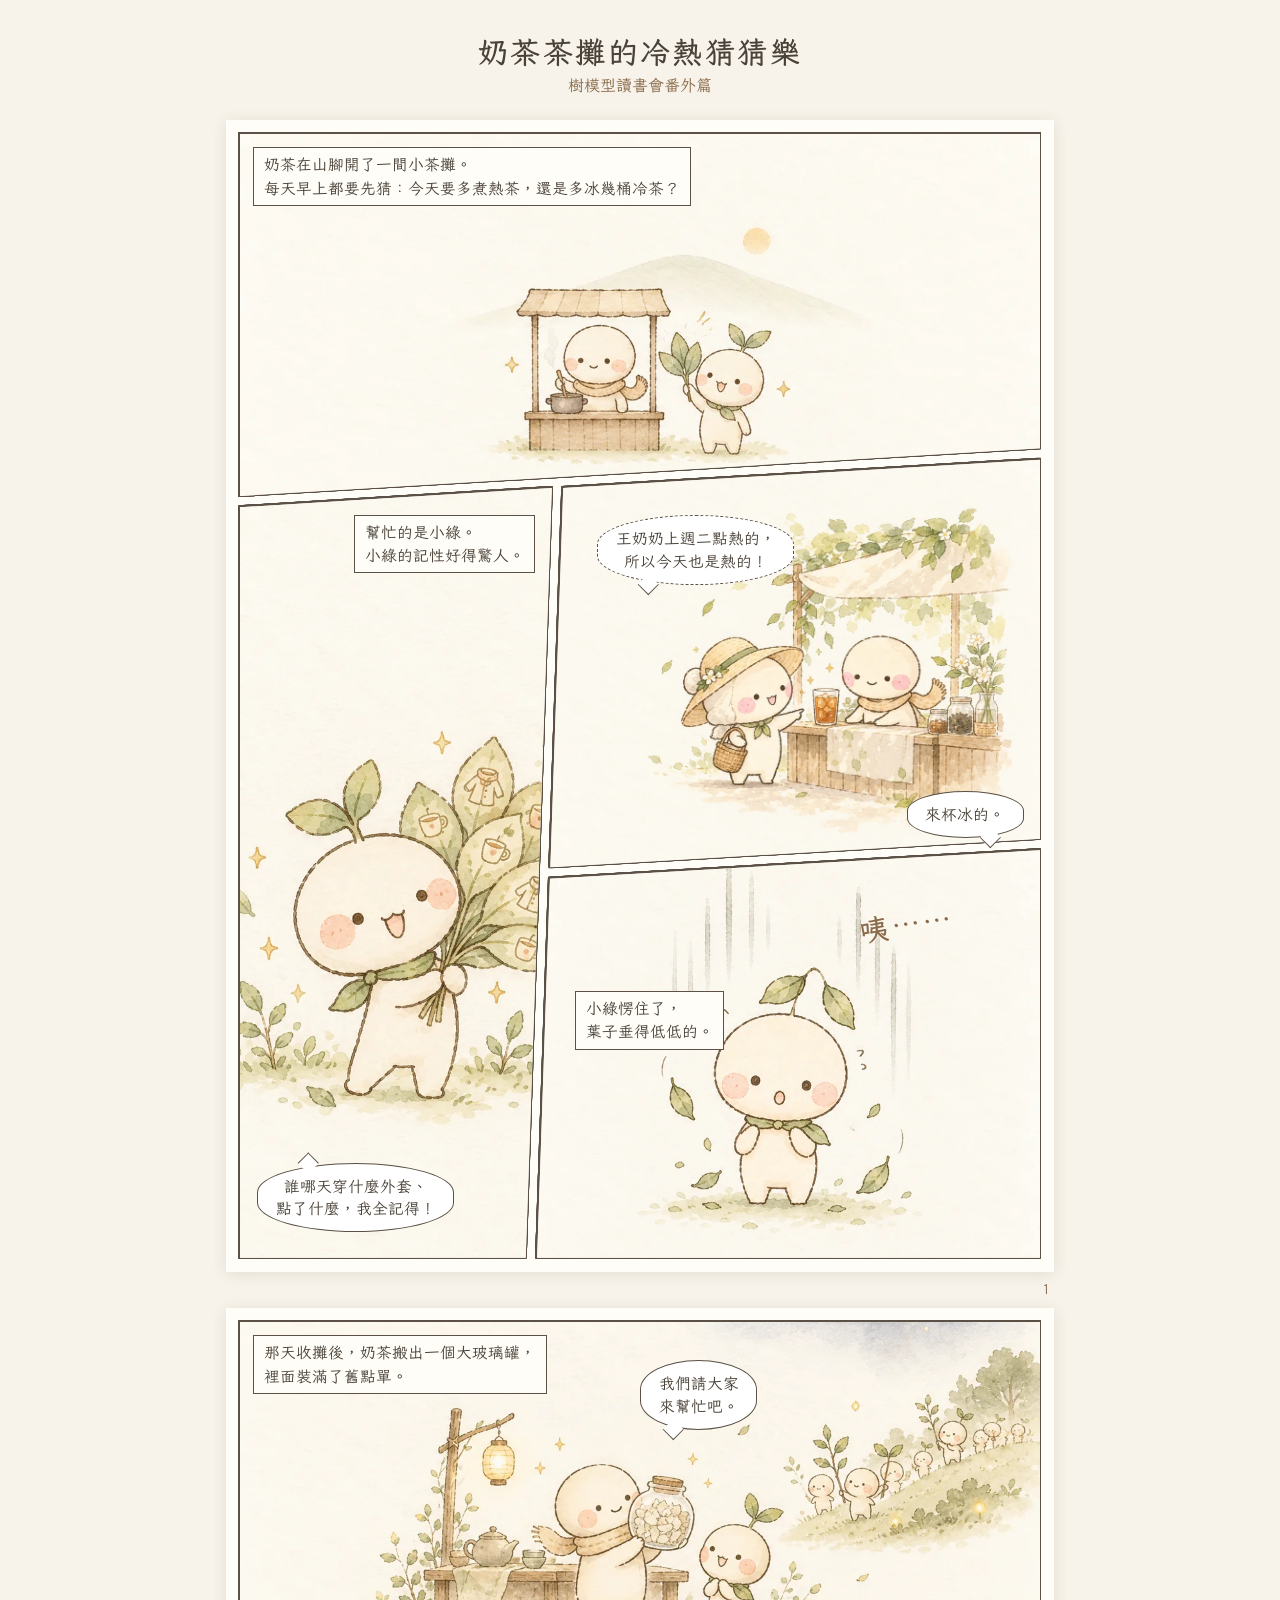
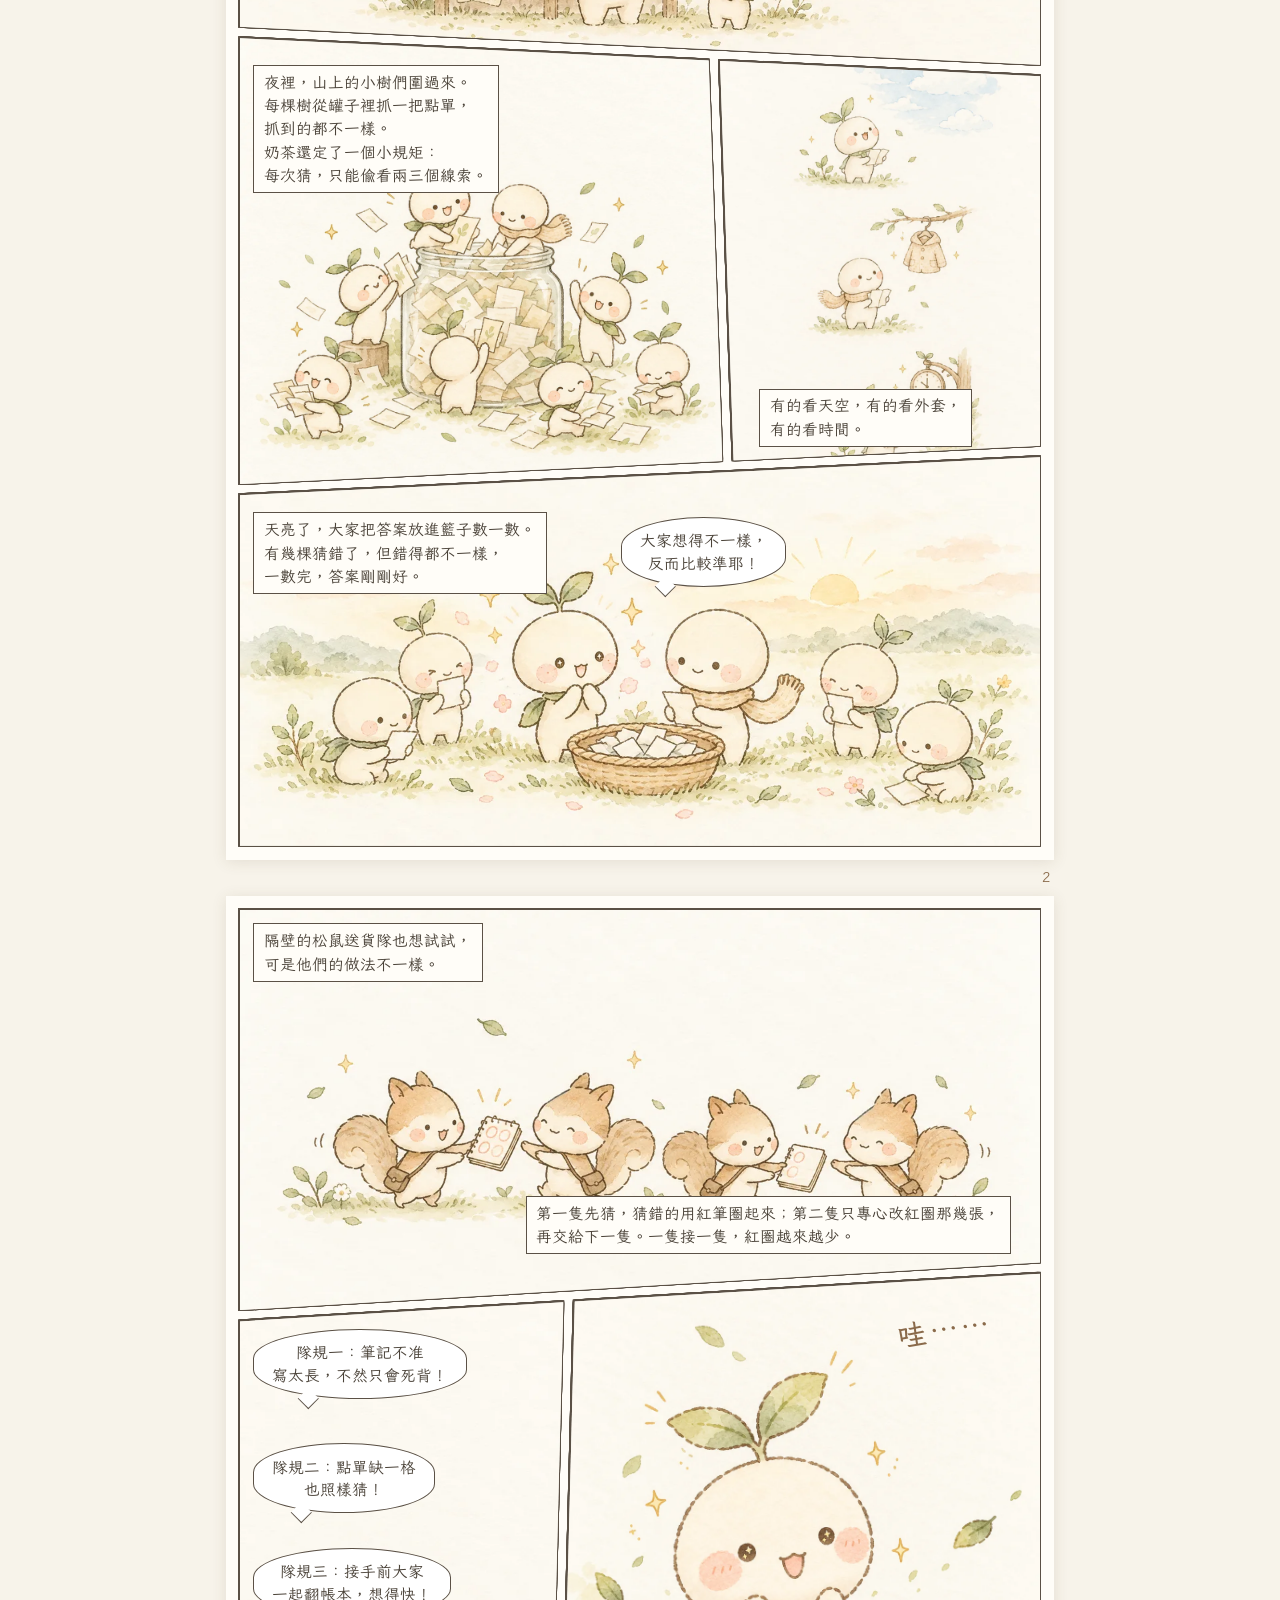
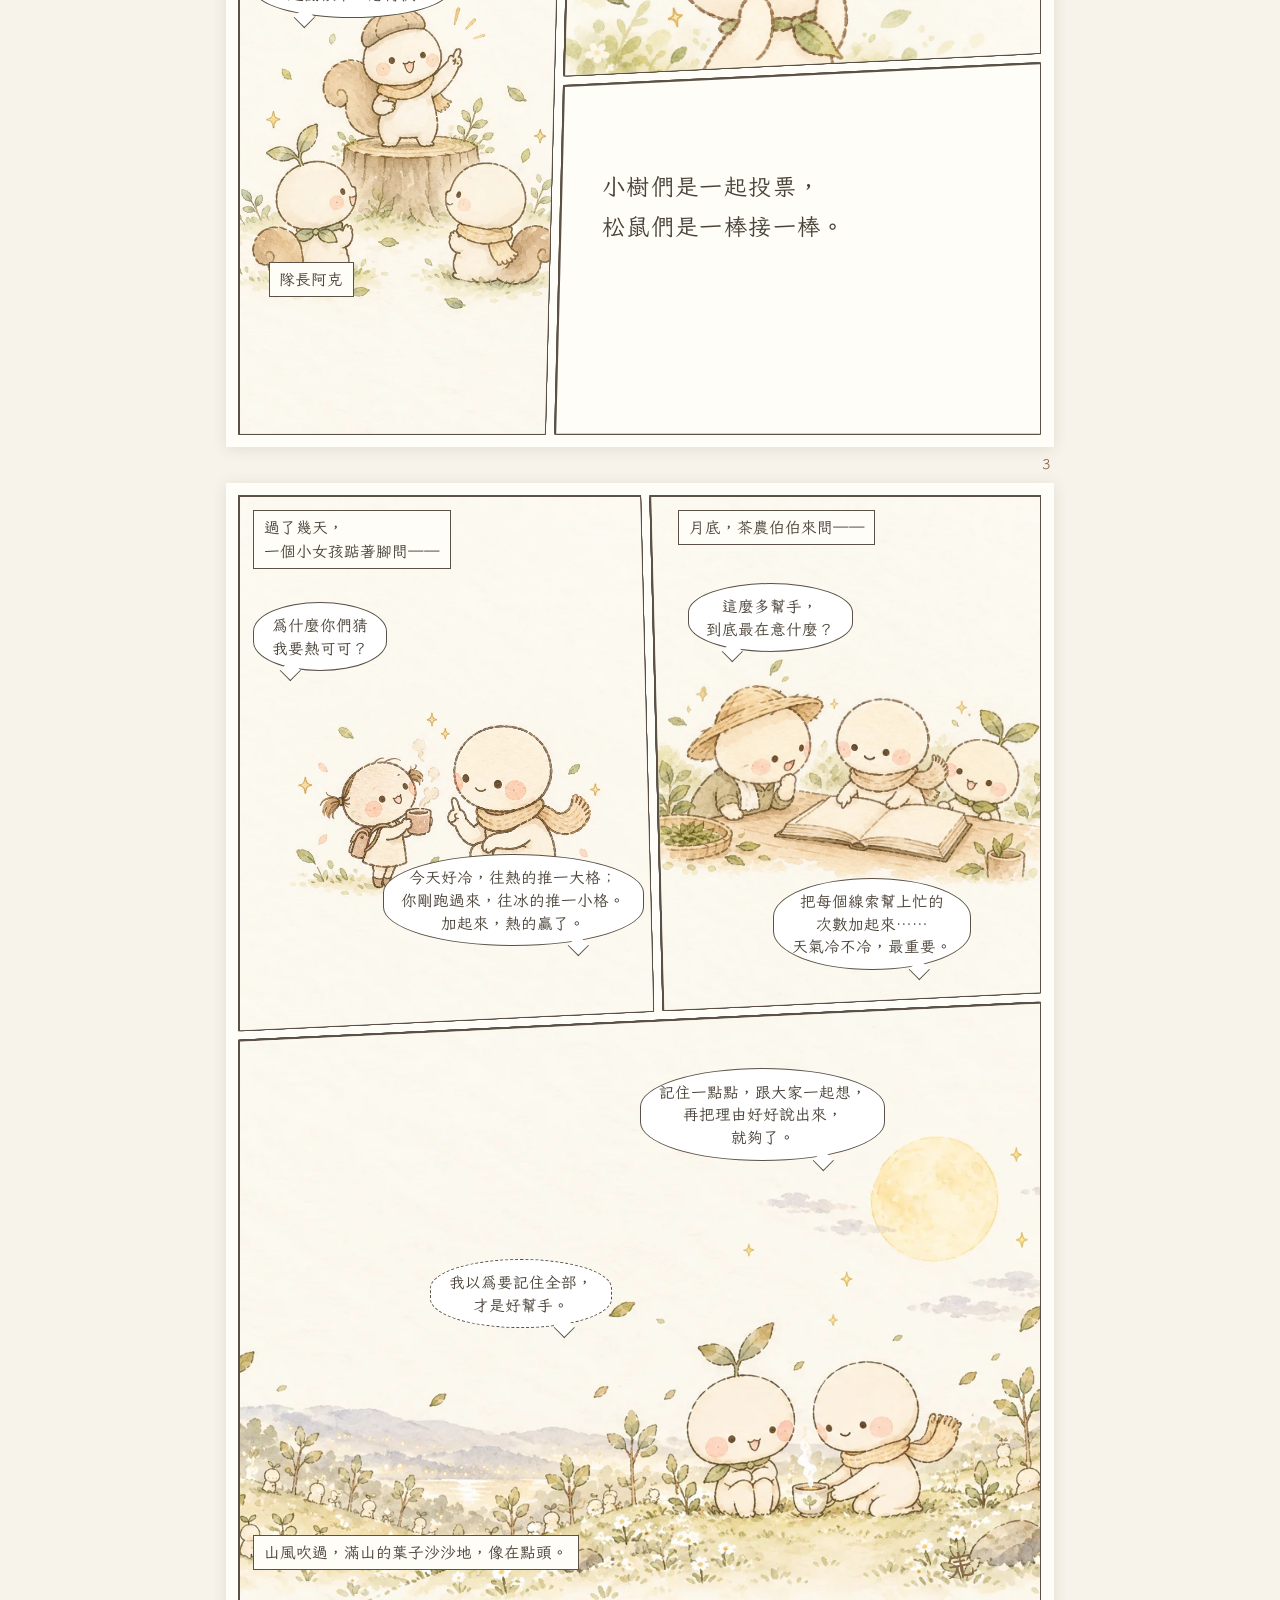
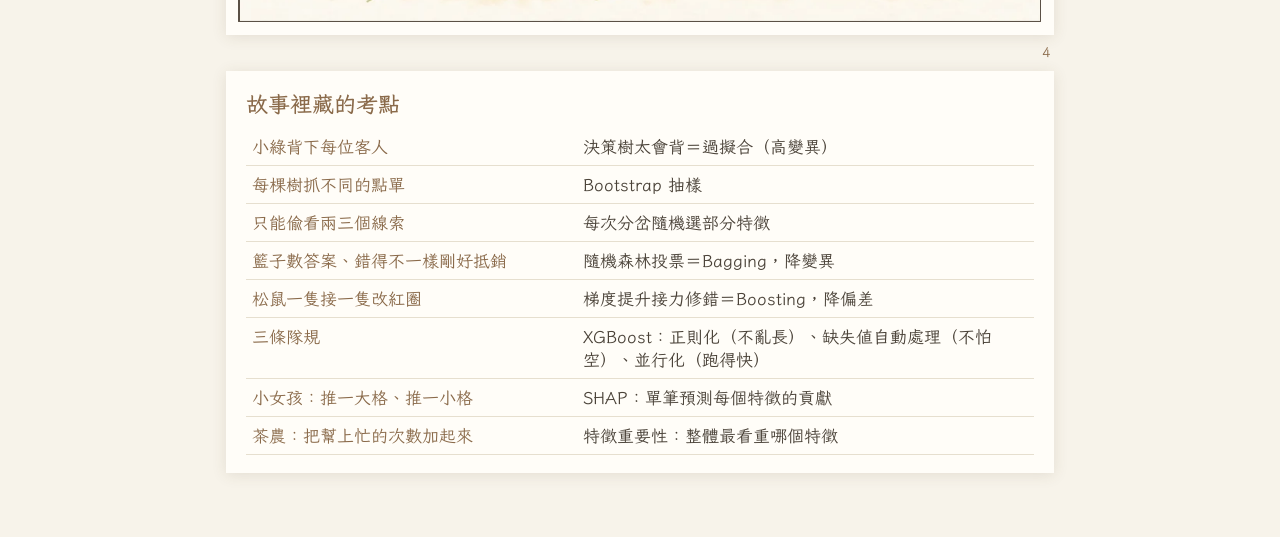
==== story-comic/index.html @ 43f8f696 "新增番外篇漫畫 story-comic/（不動簡報） Co-Authored-By: Claude Opus 5.5 <noreply@anthropic.com>" ====
<!doctype html>
<html lang="zh-Hant">
<head>
<meta charset="utf-8">
<meta name="viewport" content="width=device-width, initial-scale=1">
<title>奶茶茶攤猜猜樂</title>
<link rel="preconnect" href="https://fonts.googleapis.com">
<link href="https://fonts.googleapis.com/css2?family=LXGW+WenKai+TC:wght@400;700&display=swap" rel="stylesheet">
<style>
:root{--paper:#f7f3ea;--page:#fffdf8;--ink:#4a4238;--line:#5b5146;--tea:#8a6a4a}
*{box-sizing:border-box}
body{margin:0;background:var(--paper);color:var(--ink);font-family:"LXGW WenKai TC",serif}
main{max-width:860px;margin:0 auto;padding:24px 16px 64px}
h1{font-size:30px;text-align:center;margin:8px 0 2px;letter-spacing:.08em}
.sub{text-align:center;color:var(--tea);margin:0 0 24px}
.page{background:var(--page);box-shadow:0 2px 14px rgba(90,70,40,.12);padding:14px;margin:0 auto 36px;position:relative}
.pno{position:absolute;bottom:-26px;right:4px;color:var(--tea);font-size:14px}
.canvas{position:relative;width:100%;aspect-ratio:840/1180;container-type:inline-size}
.layer{position:absolute;inset:0;pointer-events:none;filter:drop-shadow(1.5px 0 0 var(--line)) drop-shadow(-1.5px 0 0 var(--line)) drop-shadow(0 1.5px 0 var(--line)) drop-shadow(0 -1.5px 0 var(--line))}
.clip{position:absolute;inset:0;background:#fffdf7}
.clip img{position:absolute;object-fit:cover;display:block}
.narr,.bubble,.sfx{position:absolute;z-index:2}
.narr{background:#fffdf8;border:1.5px solid var(--line);padding:.6cqw 1.2cqw;font-size:1.95cqw;line-height:1.5;max-width:62cqw}
.bubble{background:#fff;border:1.5px solid var(--line);border-radius:50%/42%;padding:1.4cqw 2.2cqw;font-size:1.95cqw;line-height:1.45;text-align:center}
.bubble::after{content:"";position:absolute;width:1.7cqw;height:1.7cqw;background:#fff;border-right:1.5px solid var(--line);border-bottom:1.5px solid var(--line)}
.t-bl::after{left:22%;bottom:-.95cqw;transform:rotate(45deg)}
.t-br::after{right:22%;bottom:-.95cqw;transform:rotate(45deg)}
.t-tl::after{left:22%;top:-.95cqw;transform:rotate(225deg)}
.think{border-style:dashed}
.mono{position:absolute;z-index:2;font-size:2.9cqw;line-height:1.7;color:var(--ink);letter-spacing:.06em}
.notes{background:var(--page);box-shadow:0 2px 14px rgba(90,70,40,.12);padding:18px 20px;margin:12px auto 0}
.notes h2{font-size:22px;margin:0 0 10px;color:var(--tea)}
.notes table{width:100%;border-collapse:collapse;font-size:17px}
.notes td{border-bottom:1px solid #e6dfcf;padding:7px 6px;vertical-align:top}
.notes td:first-child{width:42%;color:var(--tea)}
.sfx{font-size:3.6cqw;font-weight:700;color:var(--tea);letter-spacing:.1em;transform:rotate(-8deg)}
</style>
</head>
<body>
<main>
<h1>奶茶茶攤的冷熱猜猜樂</h1>
<p class="sub">樹模型讀書會番外篇</p>
<section class="page" aria-label="第 1 頁"><div class="canvas">
<div class="layer"><div class="clip" style="clip-path:polygon(0.000% 0.000%,100.000% 0.000%,100.000% 27.966%,0.000% 32.203%)"><img src="p1-1.webp" alt="清晨，山腳的小茶攤，奶茶煮茶，小綠舉著葉子" style="left:0.000%;top:0.000%;width:100.000%;height:32.203%;object-position:50% 70%"></div></div>
<div class="layer"><div class="clip" style="clip-path:polygon(0.000% 33.220%,38.976% 31.505%,35.714% 100.000%,0.000% 100.000%)"><img src="p1-2.webp" alt="小綠驕傲地捧著寫滿點單記憶的葉子" style="left:0.000%;top:31.505%;width:38.976%;height:68.495%;object-position:38% 55%"></div></div>
<div class="layer"><div class="clip" style="clip-path:polygon(40.407% 31.508%,100.000% 28.983%,100.000% 62.712%,38.797% 65.254%)"><img src="p1-3.webp" alt="戴草帽的王奶奶指著冰茶" style="left:38.797%;top:28.983%;width:61.203%;height:36.271%;object-position:50% 55%"></div></div>
<div class="layer"><div class="clip" style="clip-path:polygon(38.749% 66.271%,100.000% 63.729%,100.000% 100.000%,37.143% 100.000%)"><img src="p1-4.webp" alt="小綠愣住，頭上的嫩芽垂下來" style="left:37.143%;top:63.729%;width:62.857%;height:36.271%;object-position:50% 64%"></div></div>
<div class="narr" style="left:1.667%;top:1.186%">奶茶在山腳開了一間小茶攤。<br>每天早上都要先猜：今天要多煮熱茶，還是多冰幾桶冷茶？</div>
<div class="narr" style="left:14.286%;top:33.898%">幫忙的是小綠。<br>小綠的記性好得驚人。</div>
<div class="bubble t-tl" style="left:2.143%;top:91.525%">誰哪天穿什麼外套、<br>點了什麼，我全記得！</div>
<div class="bubble think t-bl" style="left:44.643%;top:33.898%">王奶奶上週二點熱的，<br>所以今天也是熱的！</div>
<div class="bubble t-br" style="left:83.333%;top:58.475%">來杯冰的。</div>
<div class="sfx" style="left:77.381%;top:68.644%">咦……</div>
<div class="narr" style="left:41.905%;top:76.271%">小綠愣住了，<br>葉子垂得低低的。</div>
</div><span class="pno">1</span></section>
<section class="page" aria-label="第 2 頁"><div class="canvas">
<div class="layer"><div class="clip" style="clip-path:polygon(0.000% 0.000%,100.000% 0.000%,100.000% 30.508%,0.000% 27.119%)"><img src="p2-1.webp" alt="星夜，奶茶捧著裝滿點單的玻璃罐，小樹們走過來" style="left:0.000%;top:0.000%;width:100.000%;height:30.508%;object-position:50% 55%"></div></div>
<div class="layer"><div class="clip" style="clip-path:polygon(0.000% 28.136%,58.577% 30.121%,60.274% 65.753%,0.000% 67.797%)"><img src="p2-2.webp" alt="小樹們各自從罐子抓一把點單" style="left:0.000%;top:28.136%;width:60.274%;height:39.661%;object-position:50% 50%"></div></div>
<div class="layer"><div class="clip" style="clip-path:polygon(60.008% 30.170%,100.000% 31.525%,100.000% 64.407%,61.700% 65.705%)"><img src="p2-3.webp" alt="小樹們各看一個線索：天空、外套、時鐘" style="left:60.008%;top:30.170%;width:39.992%;height:35.535%;object-position:50% 50%"></div></div>
<div class="layer"><div class="clip" style="clip-path:polygon(0.000% 68.814%,100.000% 65.424%,100.000% 100.000%,0.000% 100.000%)"><img src="p2-4.webp" alt="天亮，大家圍著籃子數答案，小綠眼睛發亮" style="left:0.000%;top:65.424%;width:100.000%;height:34.576%;object-position:50% 60%"></div></div>
<div class="narr" style="left:1.667%;top:1.186%">那天收攤後，奶茶搬出一個大玻璃罐，<br>裡面裝滿了舊點單。</div>
<div class="bubble t-bl" style="left:50.000%;top:3.390%">我們請大家<br>來幫忙吧。</div>
<div class="narr" style="left:1.667%;top:30.508%">夜裡，山上的小樹們圍過來。<br>每棵樹從罐子裡抓一把點單，<br>抓到的都不一樣。<br>奶茶還定了一個小規矩：<br>每次猜，只能偷看兩三個線索。</div>
<div class="narr" style="left:64.881%;top:59.322%">有的看天空，有的看外套，<br>有的看時間。</div>
<div class="narr" style="left:1.667%;top:70.339%">天亮了，大家把答案放進籃子數一數。<br>有幾棵猜錯了，但錯得都不一樣，<br>一數完，答案剛剛好。</div>
<div class="bubble t-bl" style="left:47.619%;top:70.763%">大家想得不一樣，<br>反而比較準耶！</div>
</div><span class="pno">2</span></section>
<section class="page" aria-label="第 3 頁"><div class="canvas">
<div class="layer"><div class="clip" style="clip-path:polygon(0.000% 0.000%,100.000% 0.000%,100.000% 31.356%,0.000% 35.593%)"><img src="p3-1.webp" alt="松鼠送貨隊排成一列，一隻接一隻傳點單，紅圈越來越少" style="left:0.000%;top:0.000%;width:100.000%;height:35.593%;object-position:50% 50%"></div></div>
<div class="layer"><div class="clip" style="clip-path:polygon(0.000% 36.610%,40.420% 34.897%,38.095% 100.000%,0.000% 100.000%)"><img src="p3-2.webp" alt="戴小帽的松鼠隊長阿克站在樹樁上宣布隊規" style="left:0.000%;top:34.897%;width:40.420%;height:65.103%;object-position:50% 45%"></div></div>
<div class="layer"><div class="clip" style="clip-path:polygon(41.851% 34.837%,100.000% 32.373%,100.000% 66.102%,40.663% 68.113%)"><img src="p3-3.webp" alt="小綠看得入迷，眼睛閃閃發亮" style="left:40.663%;top:32.373%;width:59.337%;height:35.740%;object-position:50% 50%"></div></div>
<div class="layer"><div class="clip" style="clip-path:polygon(40.626% 69.131%,100.000% 67.119%,100.000% 100.000%,39.524% 100.000%)"></div></div>
<div class="narr" style="left:1.667%;top:1.186%">隔壁的松鼠送貨隊也想試試，<br>可是他們的做法不一樣。</div>
<div class="narr" style="left:35.714%;top:25.424%">第一隻先猜，猜錯的用紅筆圈起來；第二隻只專心改紅圈那幾張，<br>再交給下一隻。一隻接一隻，紅圈越來越少。</div>
<div class="bubble t-bl" style="left:1.667%;top:37.288%">隊規一：筆記不准<br>寫太長，不然只會死背！</div>
<div class="bubble t-bl" style="left:1.667%;top:47.458%">隊規二：點單缺一格<br>也照樣猜！</div>
<div class="bubble t-bl" style="left:1.667%;top:56.780%">隊規三：接手前大家<br>一起翻帳本，想得快！</div>
<div class="narr" style="left:3.571%;top:84.746%">隊長阿克</div>
<div class="sfx" style="left:82.143%;top:35.593%">哇……</div>
<div class="mono" style="left:45.238%;top:76.271%">小樹們是一起投票，<br>松鼠們是一棒接一棒。</div>
</div><span class="pno">3</span></section>
<section class="page" aria-label="第 4 頁"><div class="canvas">
<div class="layer"><div class="clip" style="clip-path:polygon(0.000% 0.000%,50.000% 0.000%,51.632% 45.707%,0.000% 47.458%)"><img src="p4-1.webp" alt="小女孩捧著熱可可，奶茶蹲下來數理由" style="left:0.000%;top:0.000%;width:51.632%;height:47.458%;object-position:50% 55%"></div></div>
<div class="layer"><div class="clip" style="clip-path:polygon(51.429% 0.000%,100.000% 0.000%,100.000% 44.068%,53.059% 45.659%)"><img src="p4-2.webp" alt="茶農伯伯來問，奶茶翻開帳本" style="left:51.429%;top:0.000%;width:48.571%;height:45.659%;object-position:50% 55%"></div></div>
<div class="layer"><div class="clip" style="clip-path:polygon(0.000% 48.475%,100.000% 45.085%,100.000% 100.000%,0.000% 100.000%)"><img src="p4-3.webp" alt="傍晚，奶茶把一杯溫茶放在小綠身邊，滿山樹葉搖曳" style="left:0.000%;top:45.085%;width:100.000%;height:54.915%;object-position:50% 55%"></div></div>
<div class="narr" style="left:1.667%;top:1.186%">過了幾天，<br>一個小女孩踮著腳問——</div>
<div class="bubble t-bl" style="left:1.667%;top:9.322%">為什麼你們猜<br>我要熱可可？</div>
<div class="bubble t-br" style="left:17.857%;top:31.780%">今天好冷，往熱的推一大格；<br>你剛跑過來，往冰的推一小格。<br>加起來，熱的贏了。</div>
<div class="narr" style="left:54.762%;top:1.186%">月底，茶農伯伯來問——</div>
<div class="bubble t-bl" style="left:55.952%;top:7.627%">這麼多幫手，<br>到底最在意什麼？</div>
<div class="bubble t-br" style="left:66.667%;top:33.898%">把每個線索幫上忙的<br>次數加起來……<br>天氣冷不冷，最重要。</div>
<div class="bubble think t-br" style="left:23.810%;top:67.797%">我以為要記住全部，<br>才是好幫手。</div>
<div class="bubble t-br" style="left:50.000%;top:50.847%">記住一點點，跟大家一起想，<br>再把理由好好說出來，<br>就夠了。</div>
<div class="narr" style="left:1.667%;top:92.373%">山風吹過，滿山的葉子沙沙地，像在點頭。</div>
<div class="sfx" style="left:88.095%;top:93.220%">完</div>
</div><span class="pno">4</span></section>
<section class="notes" aria-label="故事裡藏的考點">
<h2>故事裡藏的考點</h2>
<table>
<tr><td>小綠背下每位客人</td><td>決策樹太會背＝過擬合（高變異）</td></tr>
<tr><td>每棵樹抓不同的點單</td><td>Bootstrap 抽樣</td></tr>
<tr><td>只能偷看兩三個線索</td><td>每次分岔隨機選部分特徵</td></tr>
<tr><td>籃子數答案、錯得不一樣剛好抵銷</td><td>隨機森林投票＝Bagging，降變異</td></tr>
<tr><td>松鼠一隻接一隻改紅圈</td><td>梯度提升接力修錯＝Boosting，降偏差</td></tr>
<tr><td>三條隊規</td><td>XGBoost：正則化（不亂長）、缺失值自動處理（不怕空）、並行化（跑得快）</td></tr>
<tr><td>小女孩：推一大格、推一小格</td><td>SHAP：單筆預測每個特徵的貢獻</td></tr>
<tr><td>茶農：把幫上忙的次數加起來</td><td>特徵重要性：整體最看重哪個特徵</td></tr>
</table>
</section>
</main>
</body>
</html>
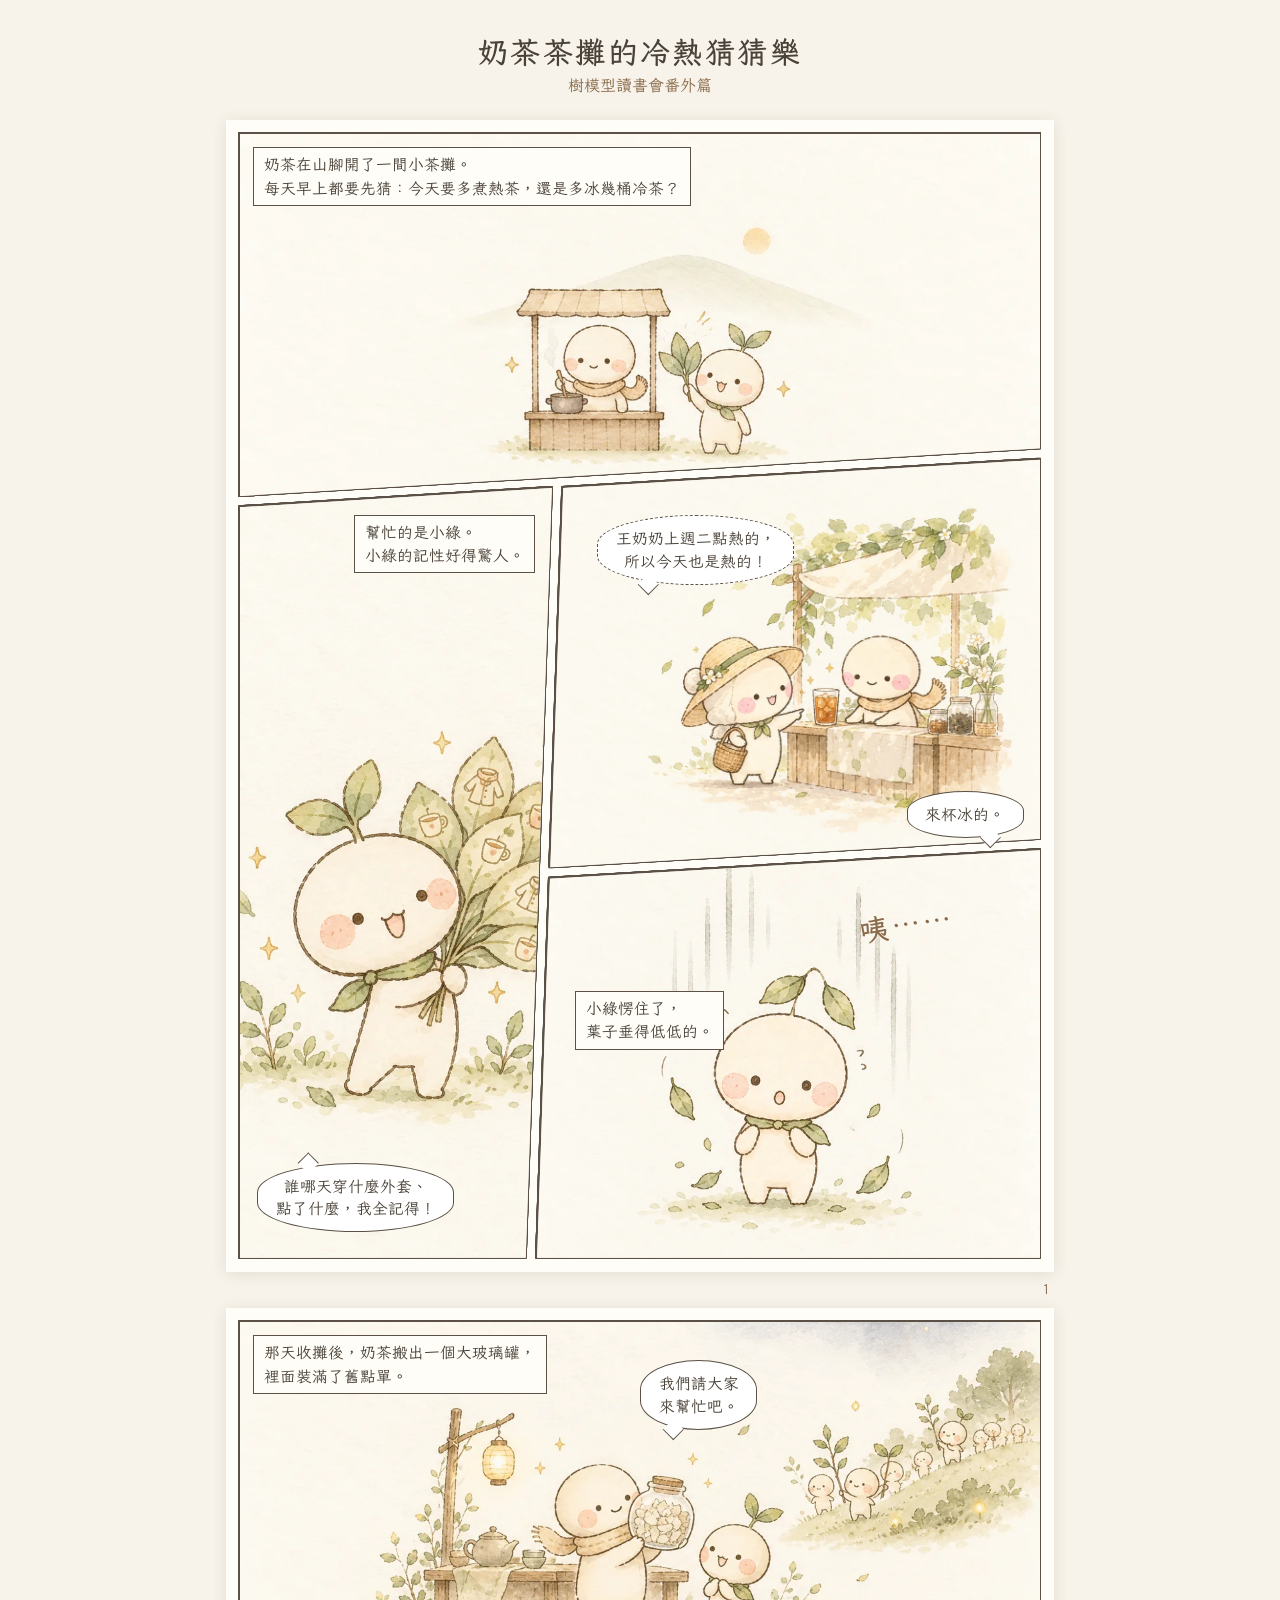
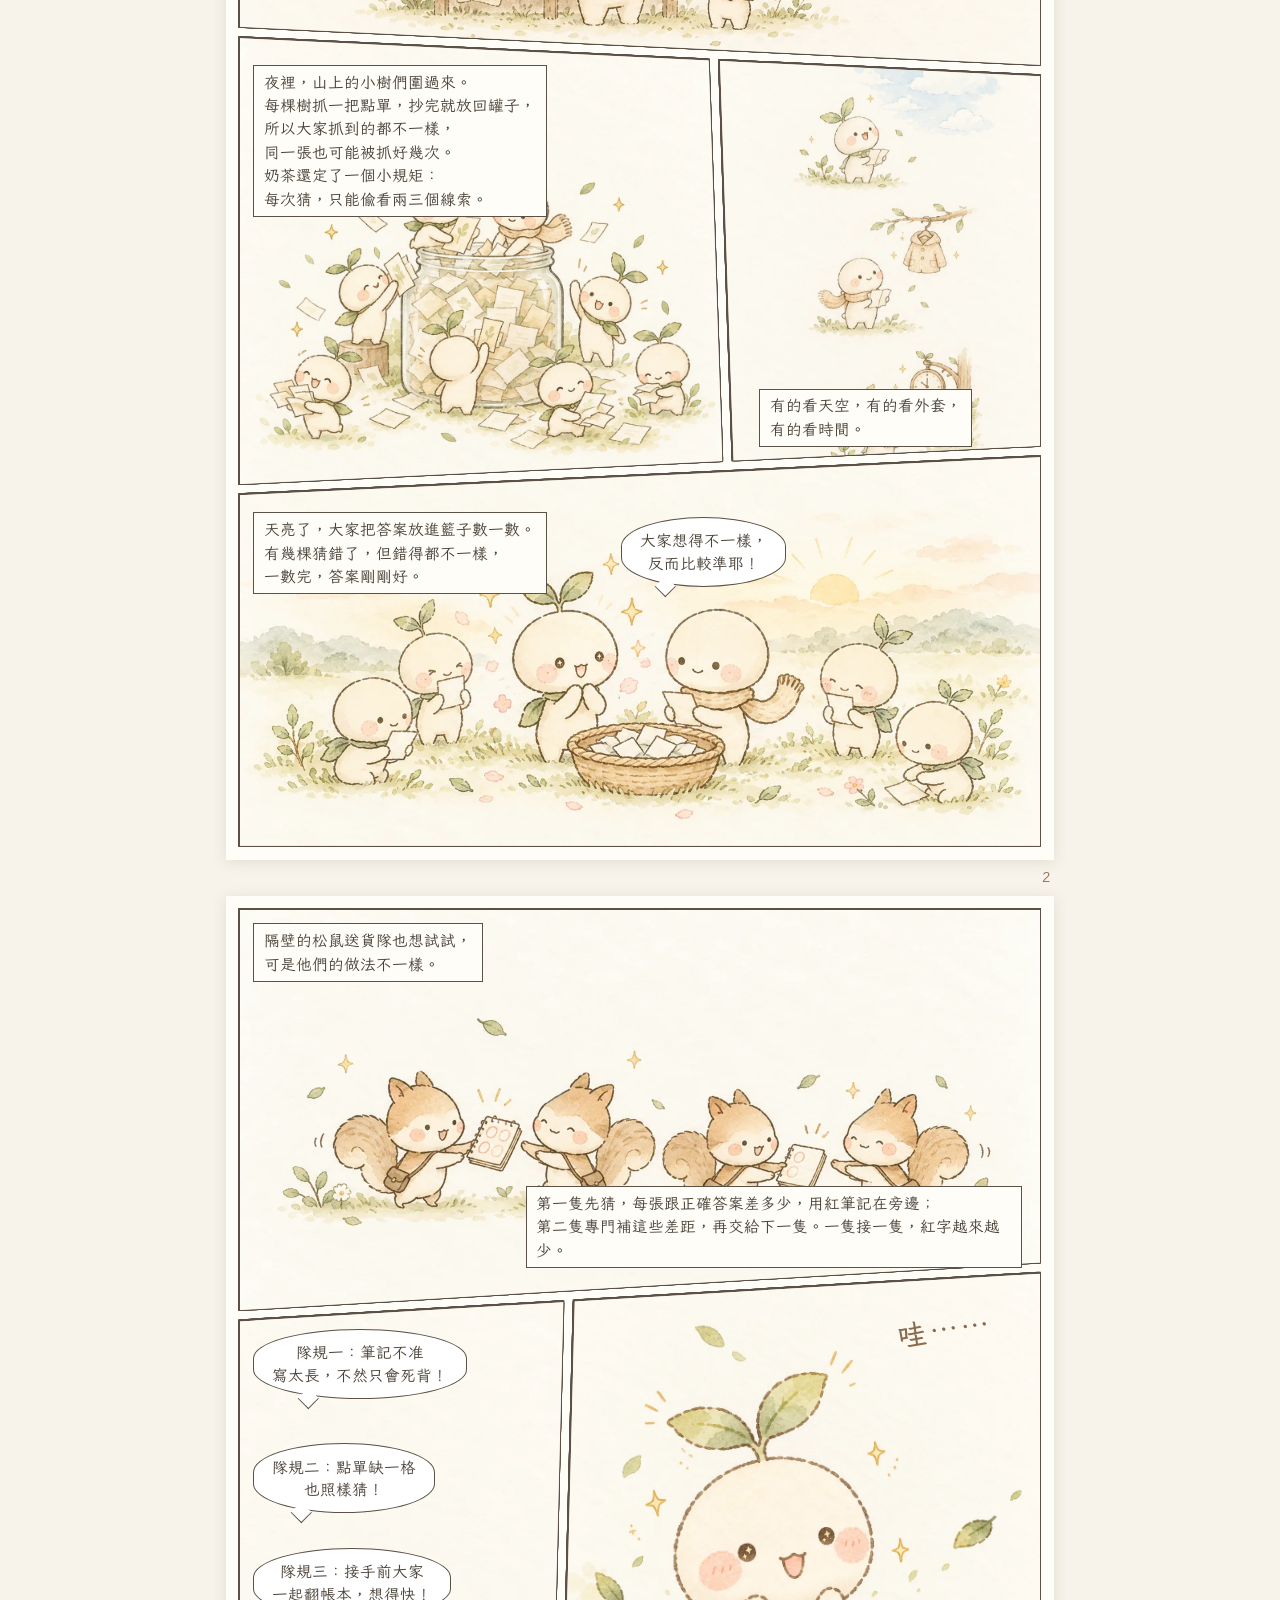
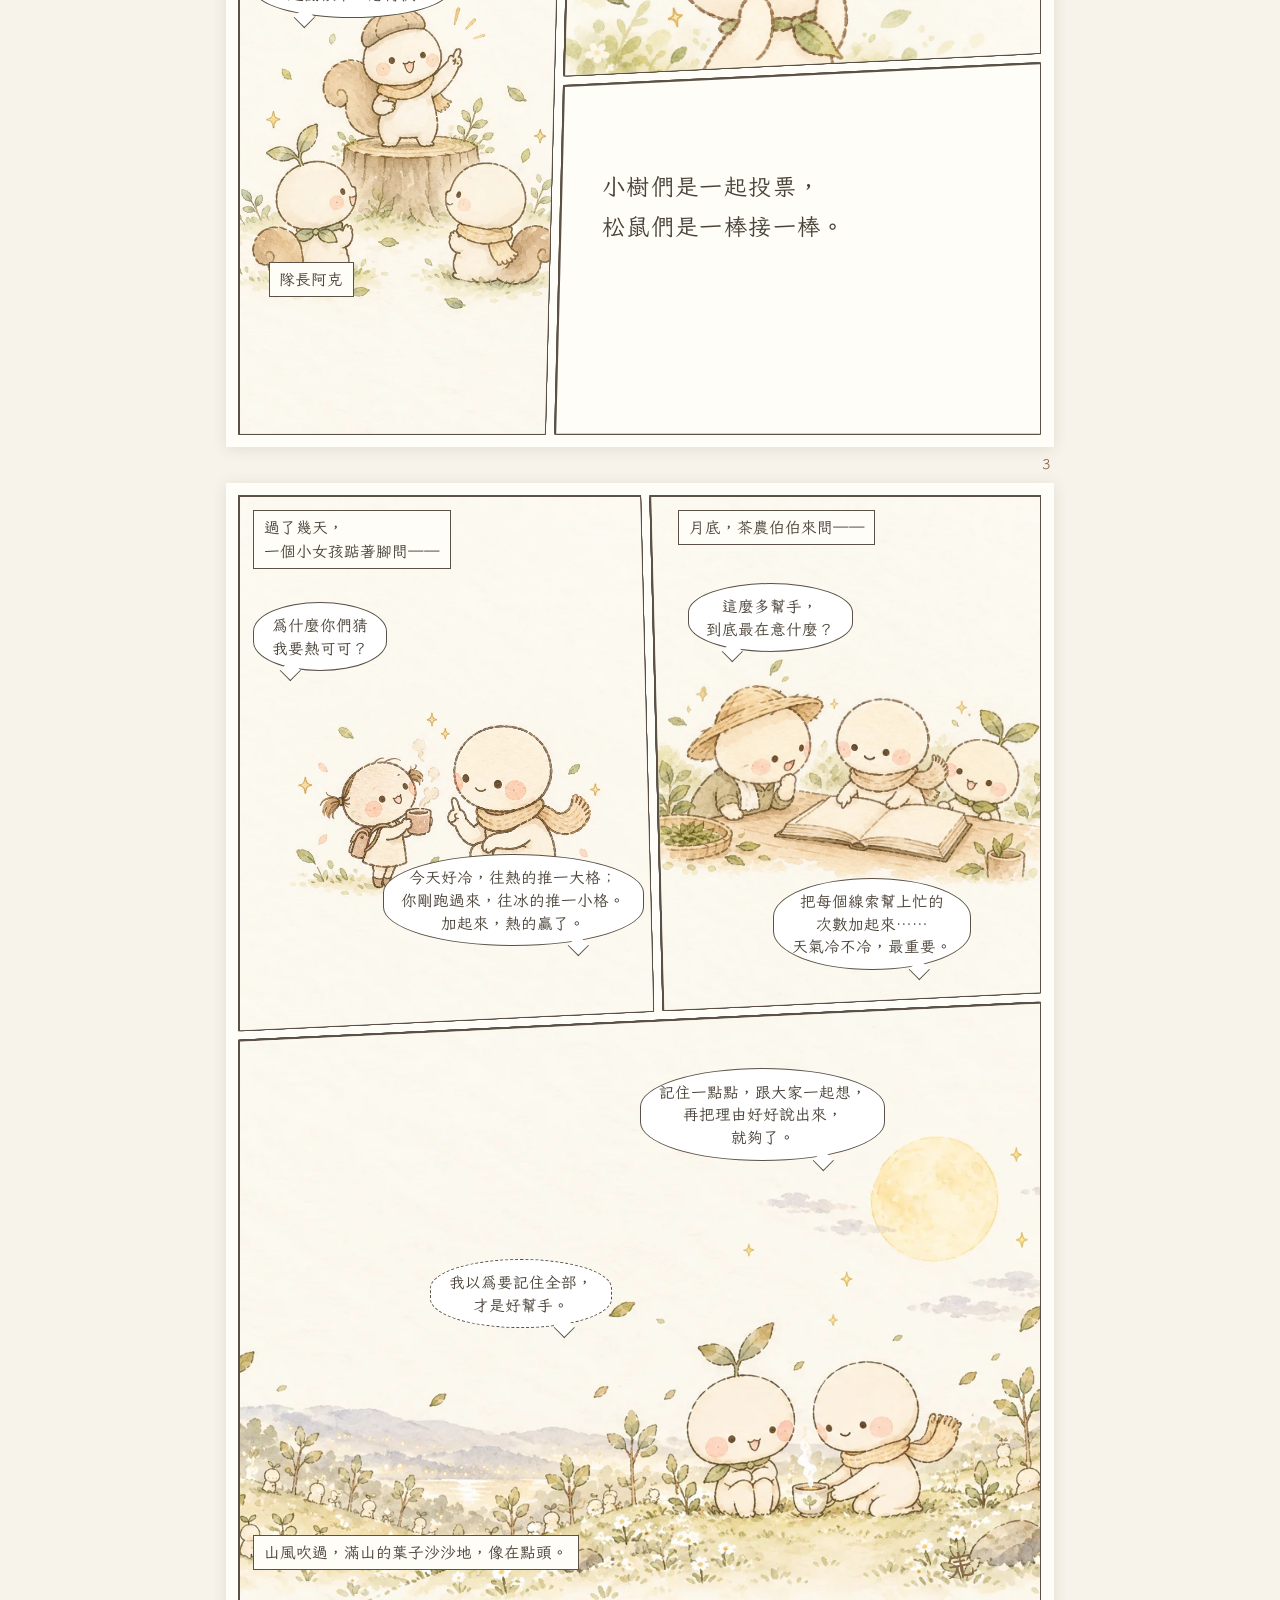
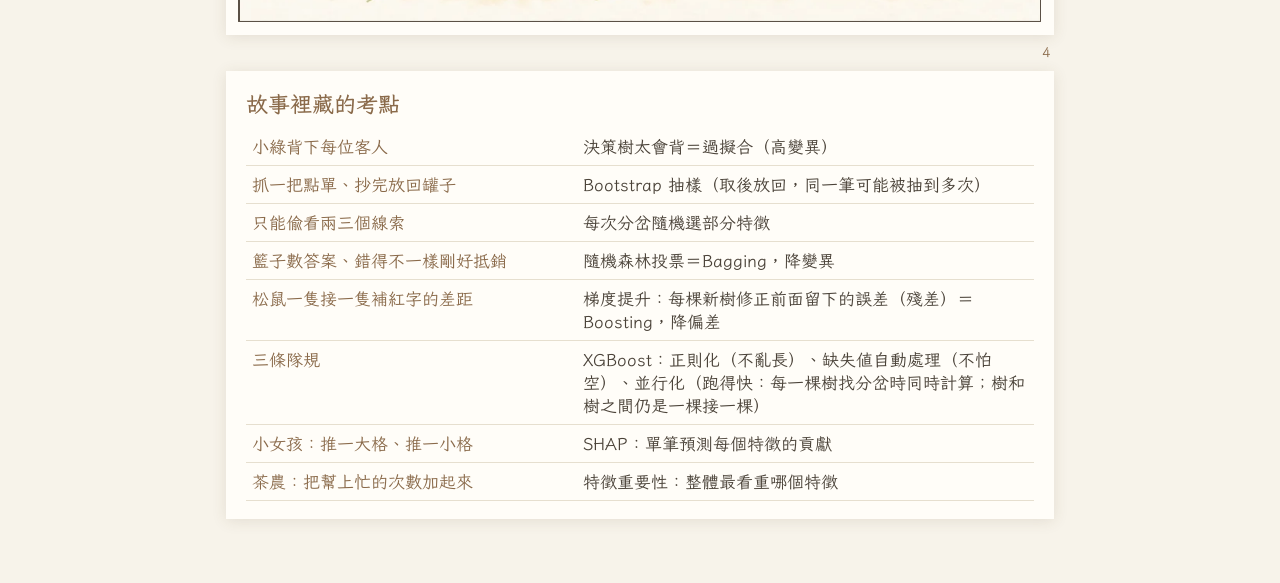
==== commit a7658441: "番外篇漫畫：修正 Bootstrap 取後放回、梯度提升補殘差、XGBoost 並行化說明 Co-Authored-By: Claude Opus 5.5 <noreply@anthropic.com" ====
--- a/story-comic/index.html
+++ b/story-comic/index.html
@@ -60,7 +60,7 @@
 <div class="layer"><div class="clip" style="clip-path:polygon(0.000% 68.814%,100.000% 65.424%,100.000% 100.000%,0.000% 100.000%)"><img src="p2-4.webp" alt="天亮，大家圍著籃子數答案，小綠眼睛發亮" style="left:0.000%;top:65.424%;width:100.000%;height:34.576%;object-position:50% 60%"></div></div>
 <div class="narr" style="left:1.667%;top:1.186%">那天收攤後，奶茶搬出一個大玻璃罐，<br>裡面裝滿了舊點單。</div>
 <div class="bubble t-bl" style="left:50.000%;top:3.390%">我們請大家<br>來幫忙吧。</div>
-<div class="narr" style="left:1.667%;top:30.508%">夜裡，山上的小樹們圍過來。<br>每棵樹從罐子裡抓一把點單，<br>抓到的都不一樣。<br>奶茶還定了一個小規矩：<br>每次猜，只能偷看兩三個線索。</div>
+<div class="narr" style="left:1.667%;top:30.508%">夜裡，山上的小樹們圍過來。<br>每棵樹抓一把點單，抄完就放回罐子，<br>所以大家抓到的都不一樣，<br>同一張也可能被抓好幾次。<br>奶茶還定了一個小規矩：<br>每次猜，只能偷看兩三個線索。</div>
 <div class="narr" style="left:64.881%;top:59.322%">有的看天空，有的看外套，<br>有的看時間。</div>
 <div class="narr" style="left:1.667%;top:70.339%">天亮了，大家把答案放進籃子數一數。<br>有幾棵猜錯了，但錯得都不一樣，<br>一數完，答案剛剛好。</div>
 <div class="bubble t-bl" style="left:47.619%;top:70.763%">大家想得不一樣，<br>反而比較準耶！</div>
@@ -71,7 +71,7 @@
 <div class="layer"><div class="clip" style="clip-path:polygon(41.851% 34.837%,100.000% 32.373%,100.000% 66.102%,40.663% 68.113%)"><img src="p3-3.webp" alt="小綠看得入迷，眼睛閃閃發亮" style="left:40.663%;top:32.373%;width:59.337%;height:35.740%;object-position:50% 50%"></div></div>
 <div class="layer"><div class="clip" style="clip-path:polygon(40.626% 69.131%,100.000% 67.119%,100.000% 100.000%,39.524% 100.000%)"></div></div>
 <div class="narr" style="left:1.667%;top:1.186%">隔壁的松鼠送貨隊也想試試，<br>可是他們的做法不一樣。</div>
-<div class="narr" style="left:35.714%;top:25.424%">第一隻先猜，猜錯的用紅筆圈起來；第二隻只專心改紅圈那幾張，<br>再交給下一隻。一隻接一隻，紅圈越來越少。</div>
+<div class="narr" style="left:35.714%;top:24.576%">第一隻先猜，每張跟正確答案差多少，用紅筆記在旁邊；<br>第二隻專門補這些差距，再交給下一隻。一隻接一隻，紅字越來越少。</div>
 <div class="bubble t-bl" style="left:1.667%;top:37.288%">隊規一：筆記不准<br>寫太長，不然只會死背！</div>
 <div class="bubble t-bl" style="left:1.667%;top:47.458%">隊規二：點單缺一格<br>也照樣猜！</div>
 <div class="bubble t-bl" style="left:1.667%;top:56.780%">隊規三：接手前大家<br>一起翻帳本，想得快！</div>
@@ -98,11 +98,11 @@
 <h2>故事裡藏的考點</h2>
 <table>
 <tr><td>小綠背下每位客人</td><td>決策樹太會背＝過擬合（高變異）</td></tr>
-<tr><td>每棵樹抓不同的點單</td><td>Bootstrap 抽樣</td></tr>
+<tr><td>抓一把點單、抄完放回罐子</td><td>Bootstrap 抽樣（取後放回，同一筆可能被抽到多次）</td></tr>
 <tr><td>只能偷看兩三個線索</td><td>每次分岔隨機選部分特徵</td></tr>
 <tr><td>籃子數答案、錯得不一樣剛好抵銷</td><td>隨機森林投票＝Bagging，降變異</td></tr>
-<tr><td>松鼠一隻接一隻改紅圈</td><td>梯度提升接力修錯＝Boosting，降偏差</td></tr>
-<tr><td>三條隊規</td><td>XGBoost：正則化（不亂長）、缺失值自動處理（不怕空）、並行化（跑得快）</td></tr>
+<tr><td>松鼠一隻接一隻補紅字的差距</td><td>梯度提升：每棵新樹修正前面留下的誤差（殘差）＝Boosting，降偏差</td></tr>
+<tr><td>三條隊規</td><td>XGBoost：正則化（不亂長）、缺失值自動處理（不怕空）、並行化（跑得快：每一棵樹找分岔時同時計算；樹和樹之間仍是一棵接一棵）</td></tr>
 <tr><td>小女孩：推一大格、推一小格</td><td>SHAP：單筆預測每個特徵的貢獻</td></tr>
 <tr><td>茶農：把幫上忙的次數加起來</td><td>特徵重要性：整體最看重哪個特徵</td></tr>
 </table>
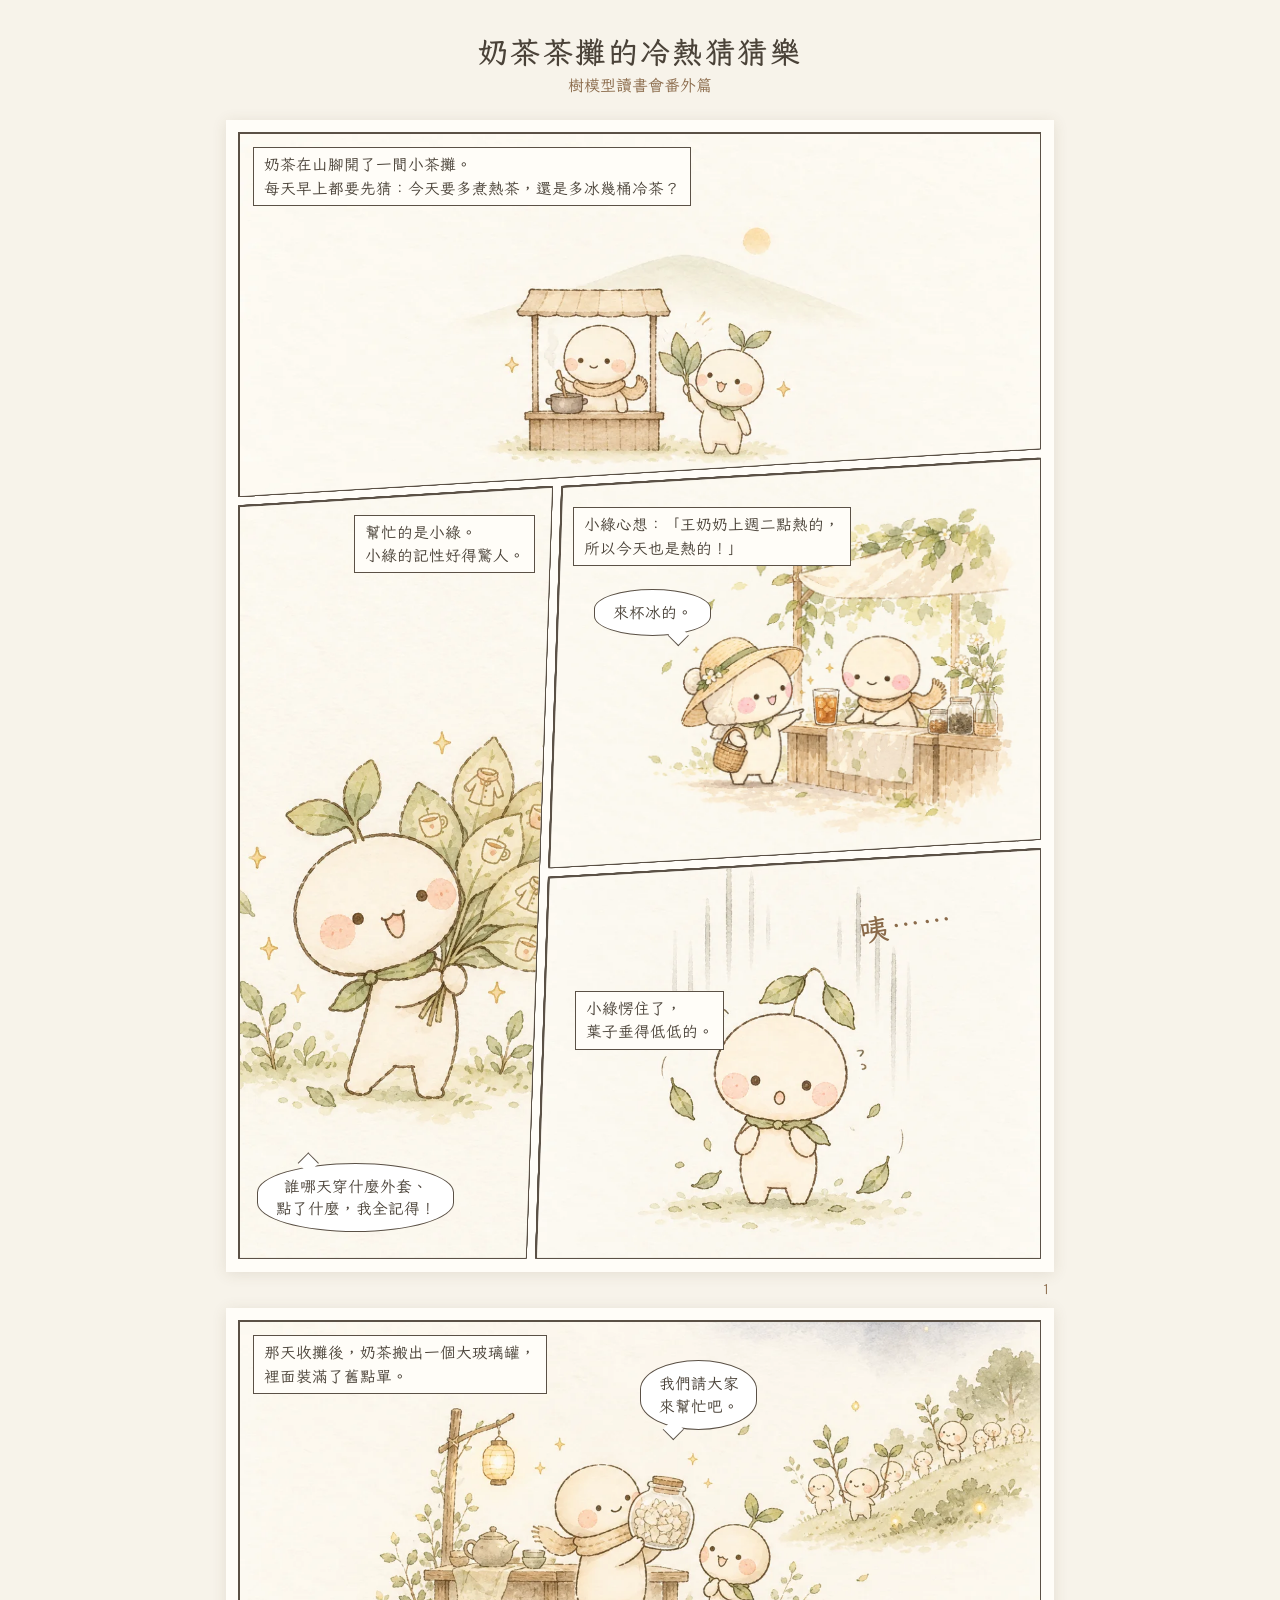
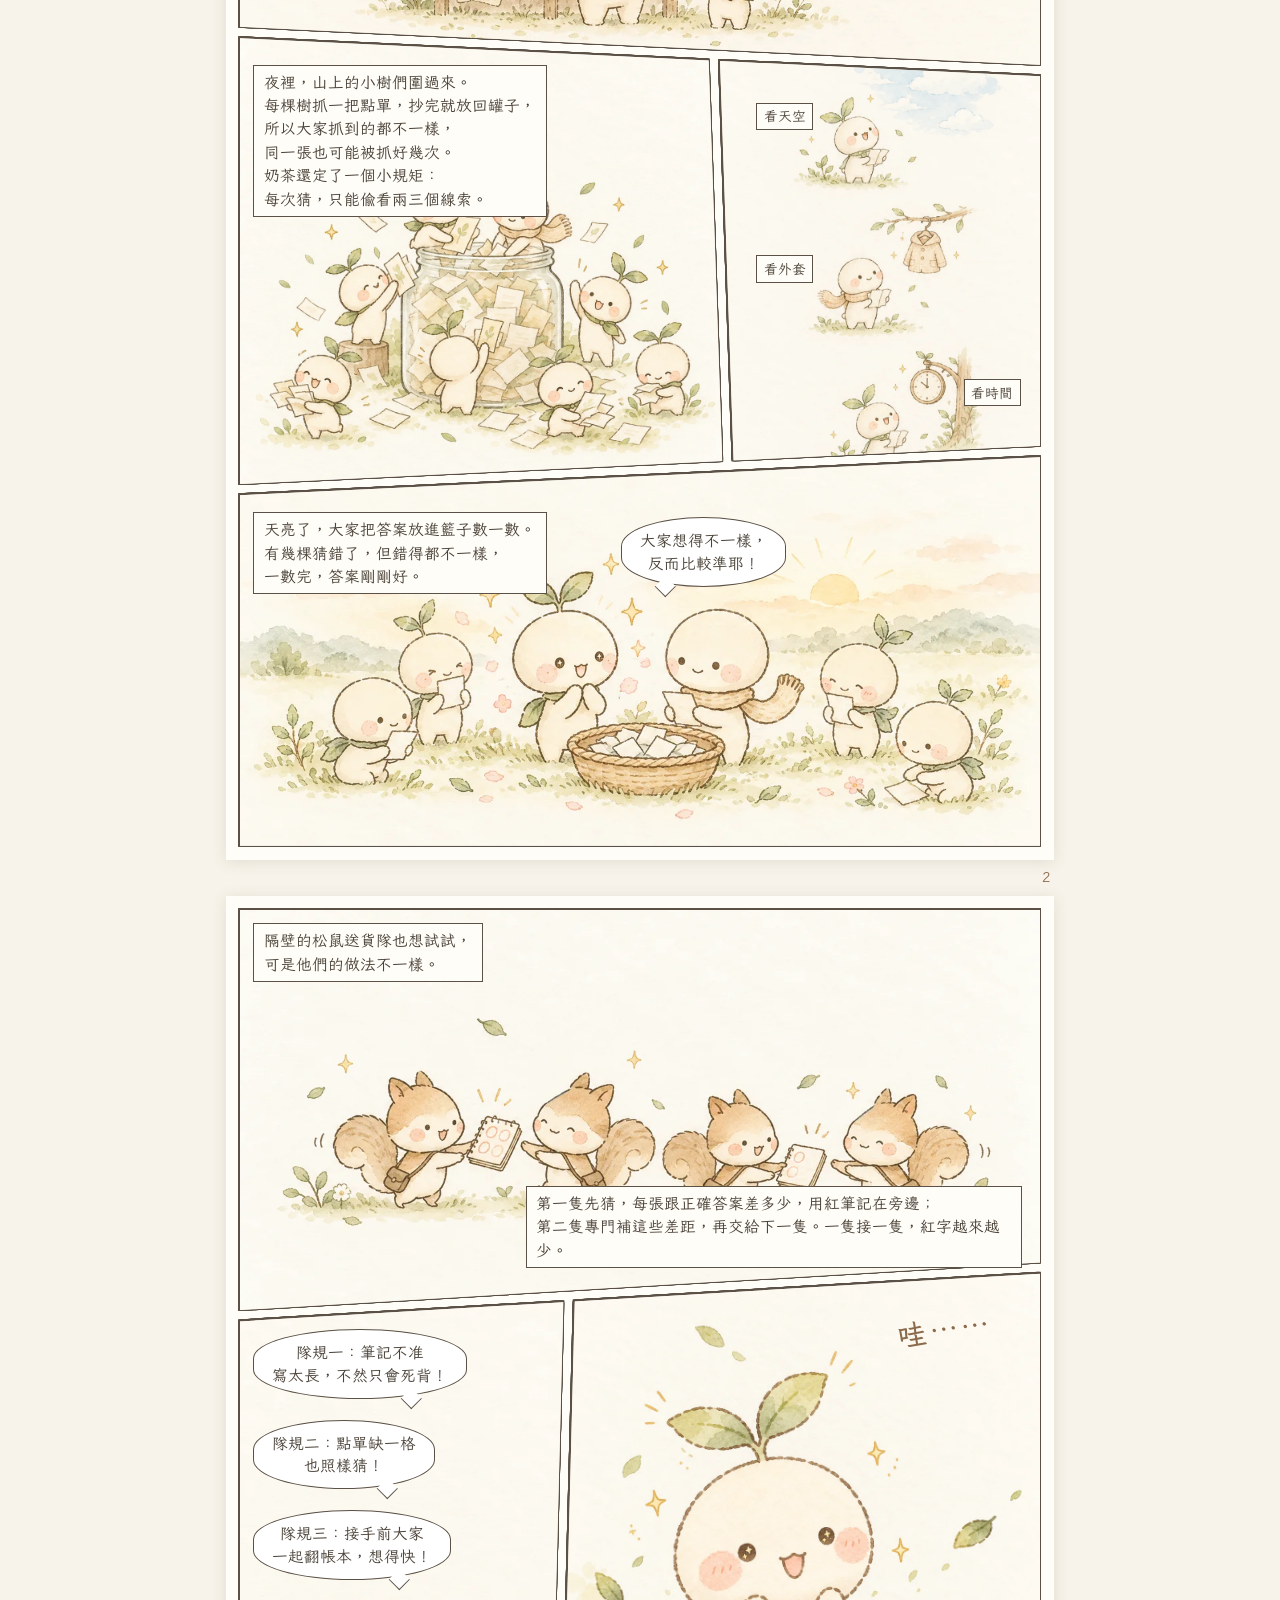
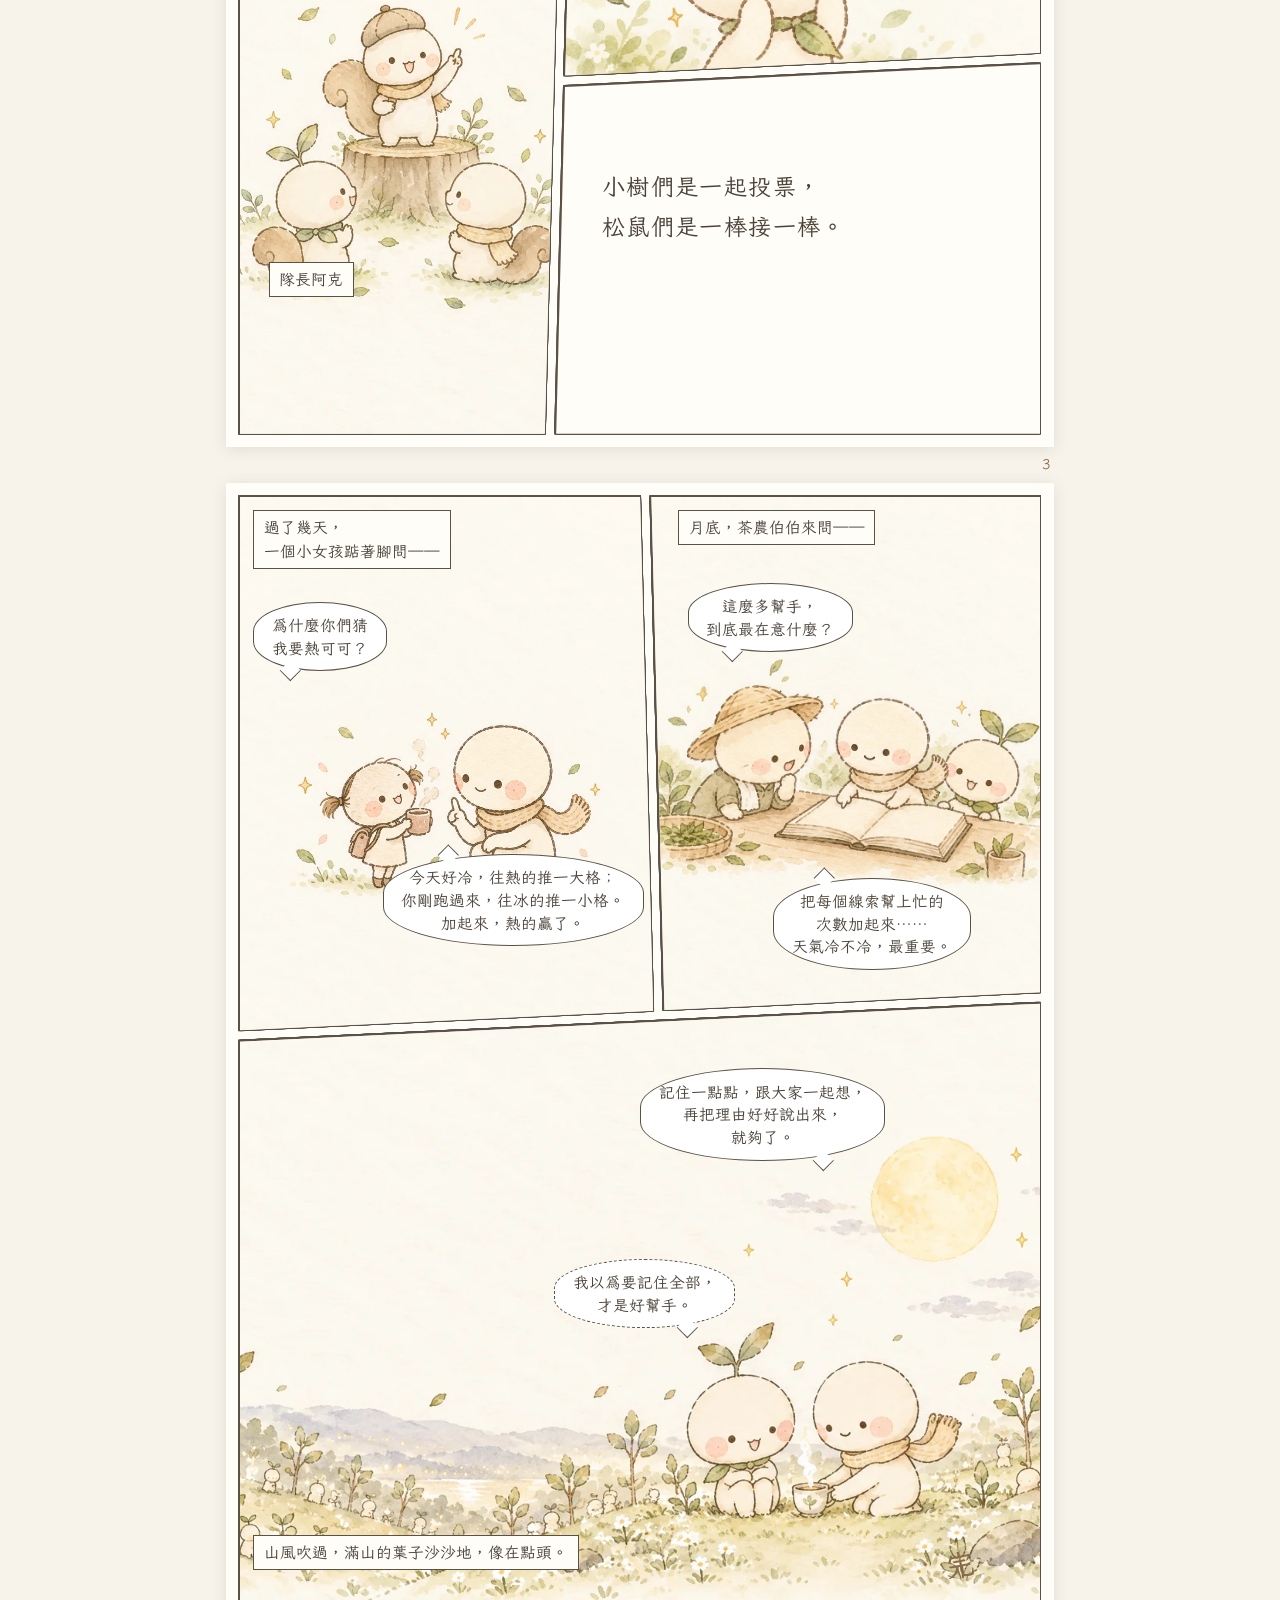
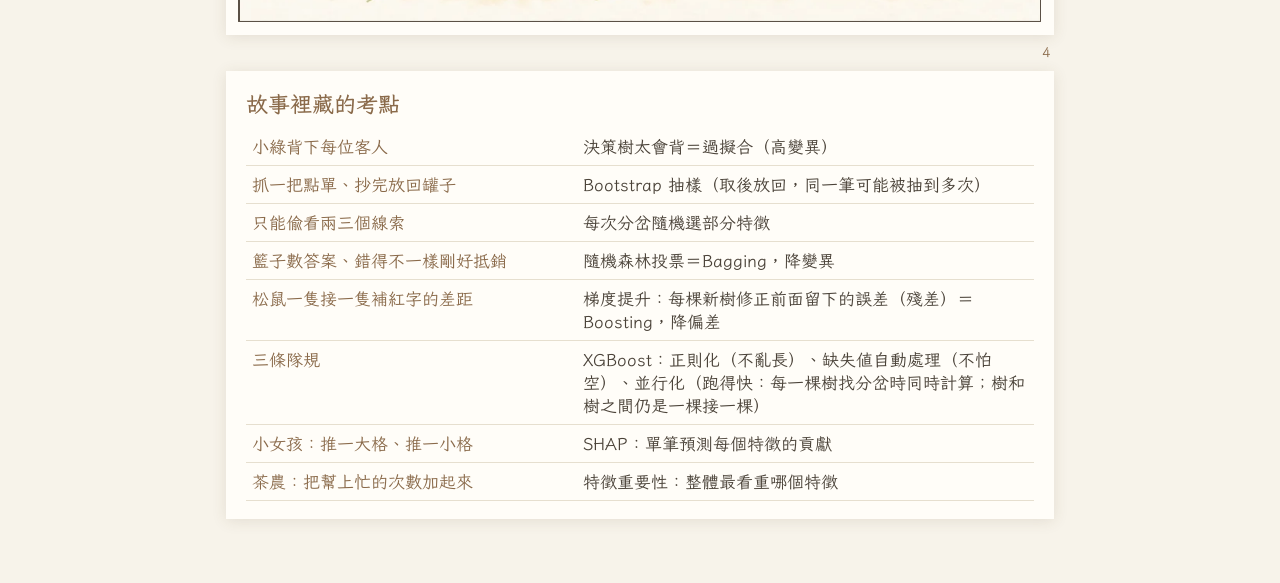
==== commit e0f65726: "番外篇漫畫：對話框對齊說話角色、旁白不遮人物 Co-Authored-By: Claude Opus 5.5 <noreply@anthropic.com>" ====
--- a/story-comic/index.html
+++ b/story-comic/index.html
@@ -26,7 +26,9 @@
 .t-bl::after{left:22%;bottom:-.95cqw;transform:rotate(45deg)}
 .t-br::after{right:22%;bottom:-.95cqw;transform:rotate(45deg)}
 .t-tl::after{left:22%;top:-.95cqw;transform:rotate(225deg)}
+.t-tr::after{right:22%;top:-.95cqw;transform:rotate(225deg)}
 .think{border-style:dashed}
+.tag{font-size:1.7cqw;padding:.3cqw .8cqw}
 .mono{position:absolute;z-index:2;font-size:2.9cqw;line-height:1.7;color:var(--ink);letter-spacing:.06em}
 .notes{background:var(--page);box-shadow:0 2px 14px rgba(90,70,40,.12);padding:18px 20px;margin:12px auto 0}
 .notes h2{font-size:22px;margin:0 0 10px;color:var(--tea)}
@@ -48,8 +50,8 @@
 <div class="narr" style="left:1.667%;top:1.186%">奶茶在山腳開了一間小茶攤。<br>每天早上都要先猜：今天要多煮熱茶，還是多冰幾桶冷茶？</div>
 <div class="narr" style="left:14.286%;top:33.898%">幫忙的是小綠。<br>小綠的記性好得驚人。</div>
 <div class="bubble t-tl" style="left:2.143%;top:91.525%">誰哪天穿什麼外套、<br>點了什麼，我全記得！</div>
-<div class="bubble think t-bl" style="left:44.643%;top:33.898%">王奶奶上週二點熱的，<br>所以今天也是熱的！</div>
-<div class="bubble t-br" style="left:83.333%;top:58.475%">來杯冰的。</div>
+<div class="narr" style="left:41.667%;top:33.220%">小綠心想：「王奶奶上週二點熱的，<br>所以今天也是熱的！」</div>
+<div class="bubble t-br" style="left:44.286%;top:40.508%">來杯冰的。</div>
 <div class="sfx" style="left:77.381%;top:68.644%">咦……</div>
 <div class="narr" style="left:41.905%;top:76.271%">小綠愣住了，<br>葉子垂得低低的。</div>
 </div><span class="pno">1</span></section>
@@ -61,7 +63,9 @@
 <div class="narr" style="left:1.667%;top:1.186%">那天收攤後，奶茶搬出一個大玻璃罐，<br>裡面裝滿了舊點單。</div>
 <div class="bubble t-bl" style="left:50.000%;top:3.390%">我們請大家<br>來幫忙吧。</div>
 <div class="narr" style="left:1.667%;top:30.508%">夜裡，山上的小樹們圍過來。<br>每棵樹抓一把點單，抄完就放回罐子，<br>所以大家抓到的都不一樣，<br>同一張也可能被抓好幾次。<br>奶茶還定了一個小規矩：<br>每次猜，只能偷看兩三個線索。</div>
-<div class="narr" style="left:64.881%;top:59.322%">有的看天空，有的看外套，<br>有的看時間。</div>
+<div class="narr tag" style="left:64.524%;top:33.898%">看天空</div>
+<div class="narr tag" style="left:64.524%;top:47.458%">看外套</div>
+<div class="narr tag" style="left:90.476%;top:58.475%">看時間</div>
 <div class="narr" style="left:1.667%;top:70.339%">天亮了，大家把答案放進籃子數一數。<br>有幾棵猜錯了，但錯得都不一樣，<br>一數完，答案剛剛好。</div>
 <div class="bubble t-bl" style="left:47.619%;top:70.763%">大家想得不一樣，<br>反而比較準耶！</div>
 </div><span class="pno">2</span></section>
@@ -72,9 +76,9 @@
 <div class="layer"><div class="clip" style="clip-path:polygon(40.626% 69.131%,100.000% 67.119%,100.000% 100.000%,39.524% 100.000%)"></div></div>
 <div class="narr" style="left:1.667%;top:1.186%">隔壁的松鼠送貨隊也想試試，<br>可是他們的做法不一樣。</div>
 <div class="narr" style="left:35.714%;top:24.576%">第一隻先猜，每張跟正確答案差多少，用紅筆記在旁邊；<br>第二隻專門補這些差距，再交給下一隻。一隻接一隻，紅字越來越少。</div>
-<div class="bubble t-bl" style="left:1.667%;top:37.288%">隊規一：筆記不准<br>寫太長，不然只會死背！</div>
-<div class="bubble t-bl" style="left:1.667%;top:47.458%">隊規二：點單缺一格<br>也照樣猜！</div>
-<div class="bubble t-bl" style="left:1.667%;top:56.780%">隊規三：接手前大家<br>一起翻帳本，想得快！</div>
+<div class="bubble t-br" style="left:1.667%;top:37.288%">隊規一：筆記不准<br>寫太長，不然只會死背！</div>
+<div class="bubble t-br" style="left:1.667%;top:45.339%">隊規二：點單缺一格<br>也照樣猜！</div>
+<div class="bubble t-br" style="left:1.667%;top:53.390%">隊規三：接手前大家<br>一起翻帳本，想得快！</div>
 <div class="narr" style="left:3.571%;top:84.746%">隊長阿克</div>
 <div class="sfx" style="left:82.143%;top:35.593%">哇……</div>
 <div class="mono" style="left:45.238%;top:76.271%">小樹們是一起投票，<br>松鼠們是一棒接一棒。</div>
@@ -85,11 +89,11 @@
 <div class="layer"><div class="clip" style="clip-path:polygon(0.000% 48.475%,100.000% 45.085%,100.000% 100.000%,0.000% 100.000%)"><img src="p4-3.webp" alt="傍晚，奶茶把一杯溫茶放在小綠身邊，滿山樹葉搖曳" style="left:0.000%;top:45.085%;width:100.000%;height:54.915%;object-position:50% 55%"></div></div>
 <div class="narr" style="left:1.667%;top:1.186%">過了幾天，<br>一個小女孩踮著腳問——</div>
 <div class="bubble t-bl" style="left:1.667%;top:9.322%">為什麼你們猜<br>我要熱可可？</div>
-<div class="bubble t-br" style="left:17.857%;top:31.780%">今天好冷，往熱的推一大格；<br>你剛跑過來，往冰的推一小格。<br>加起來，熱的贏了。</div>
+<div class="bubble t-tl" style="left:17.857%;top:31.780%">今天好冷，往熱的推一大格；<br>你剛跑過來，往冰的推一小格。<br>加起來，熱的贏了。</div>
 <div class="narr" style="left:54.762%;top:1.186%">月底，茶農伯伯來問——</div>
 <div class="bubble t-bl" style="left:55.952%;top:7.627%">這麼多幫手，<br>到底最在意什麼？</div>
-<div class="bubble t-br" style="left:66.667%;top:33.898%">把每個線索幫上忙的<br>次數加起來……<br>天氣冷不冷，最重要。</div>
-<div class="bubble think t-br" style="left:23.810%;top:67.797%">我以為要記住全部，<br>才是好幫手。</div>
+<div class="bubble t-tl" style="left:66.667%;top:33.898%">把每個線索幫上忙的<br>次數加起來……<br>天氣冷不冷，最重要。</div>
+<div class="bubble think t-br" style="left:39.286%;top:67.797%">我以為要記住全部，<br>才是好幫手。</div>
 <div class="bubble t-br" style="left:50.000%;top:50.847%">記住一點點，跟大家一起想，<br>再把理由好好說出來，<br>就夠了。</div>
 <div class="narr" style="left:1.667%;top:92.373%">山風吹過，滿山的葉子沙沙地，像在點頭。</div>
 <div class="sfx" style="left:88.095%;top:93.220%">完</div>
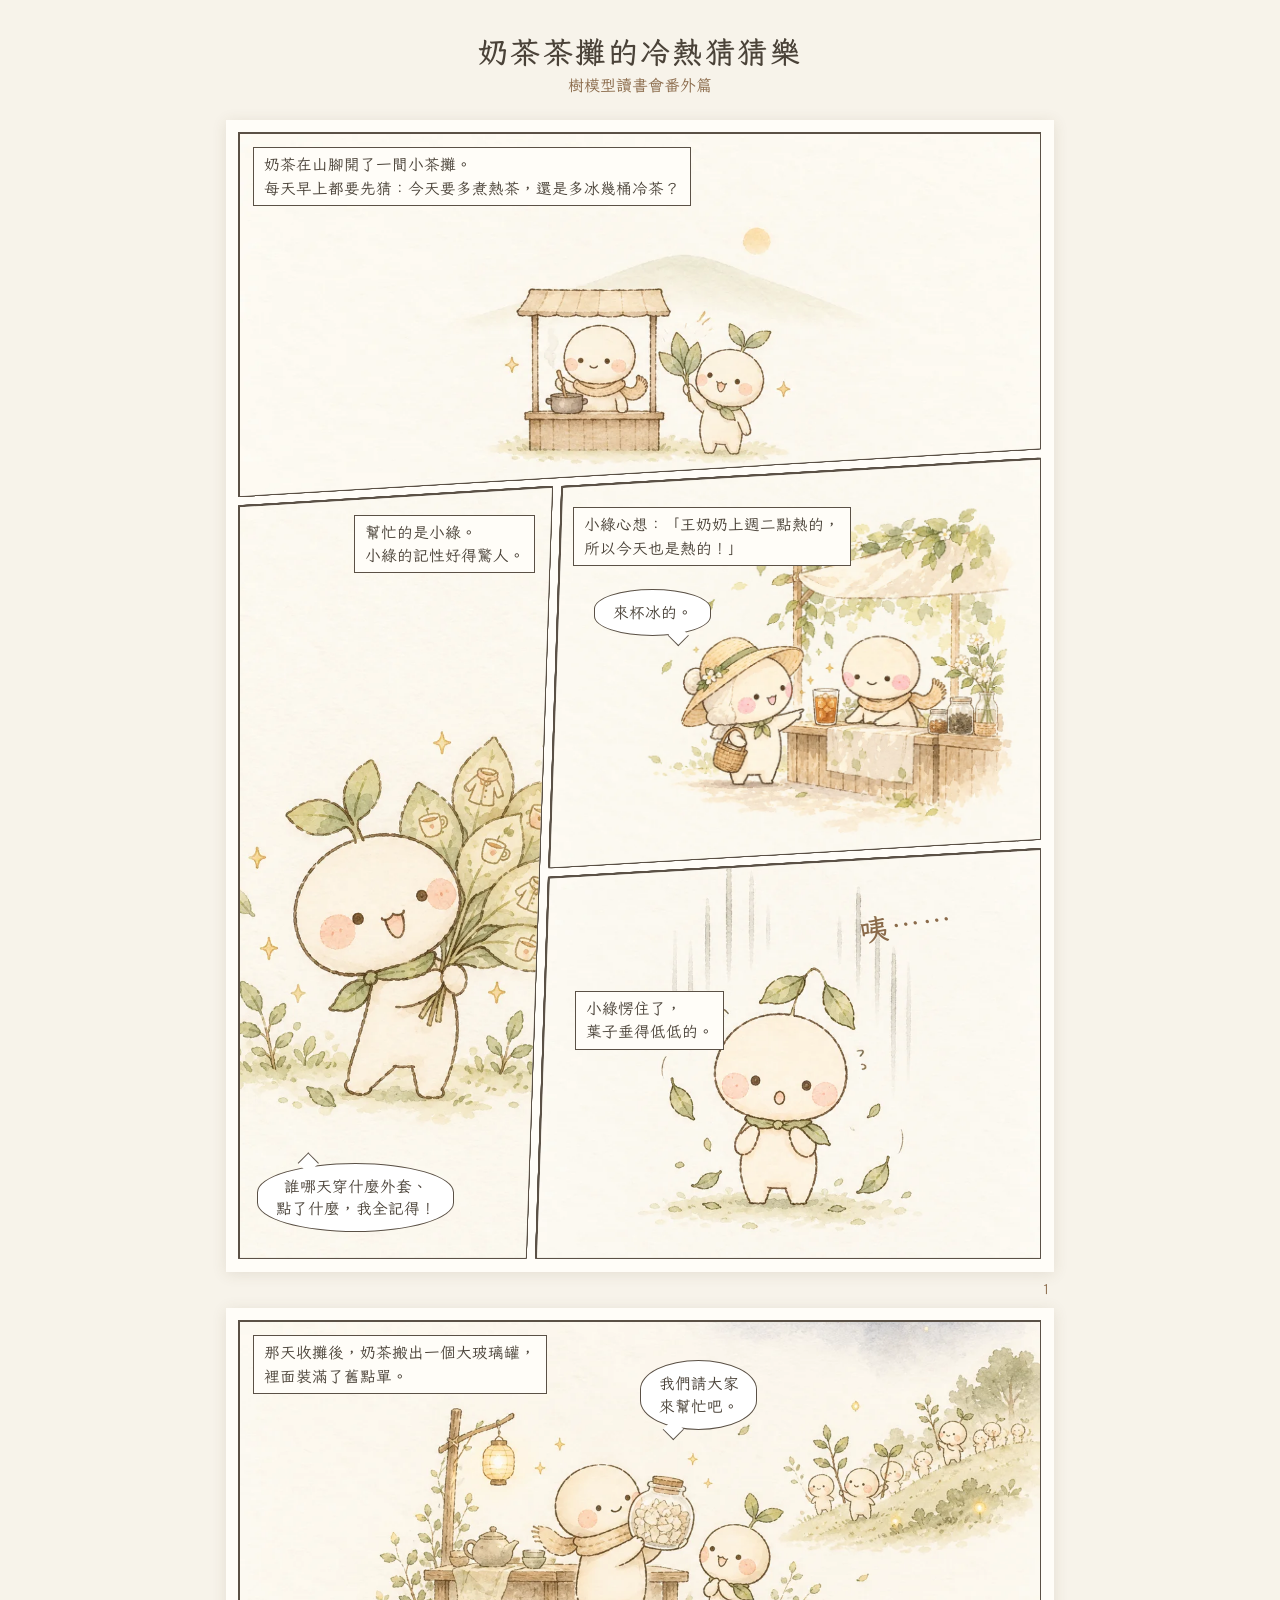
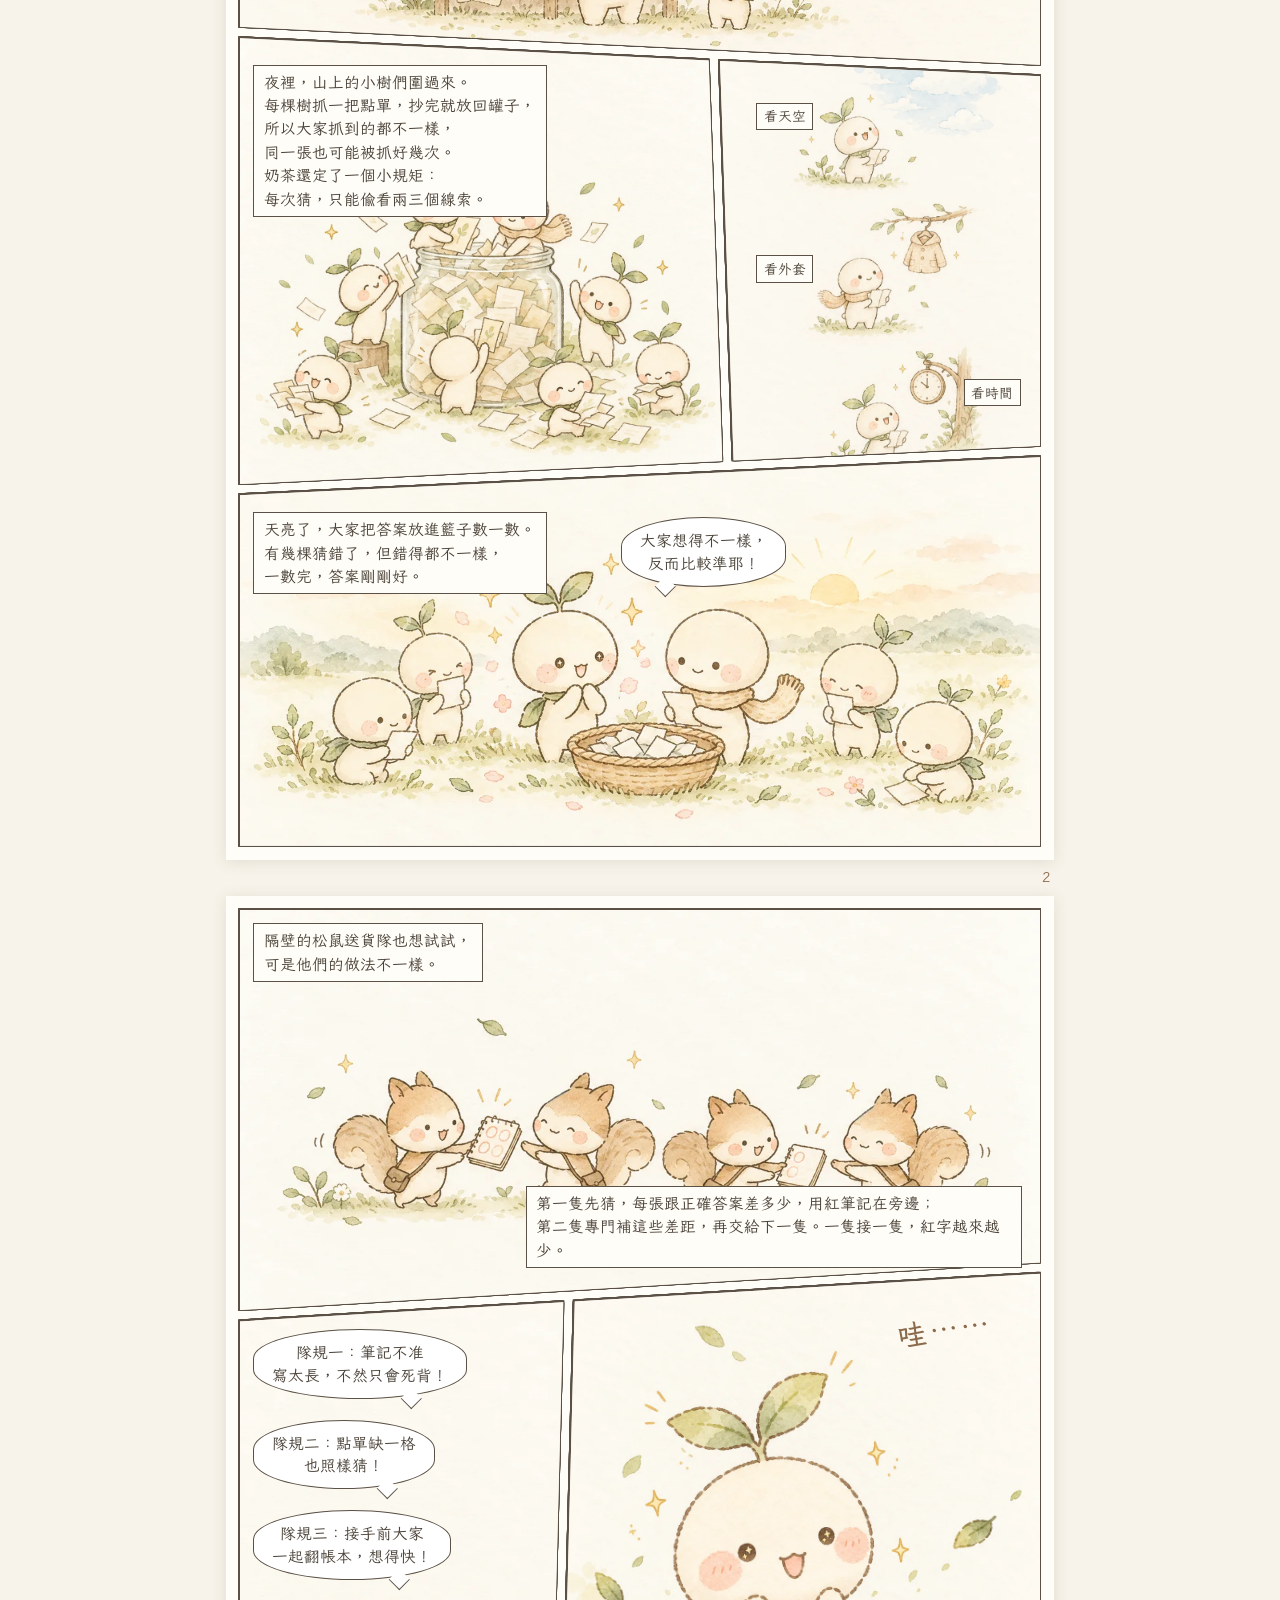
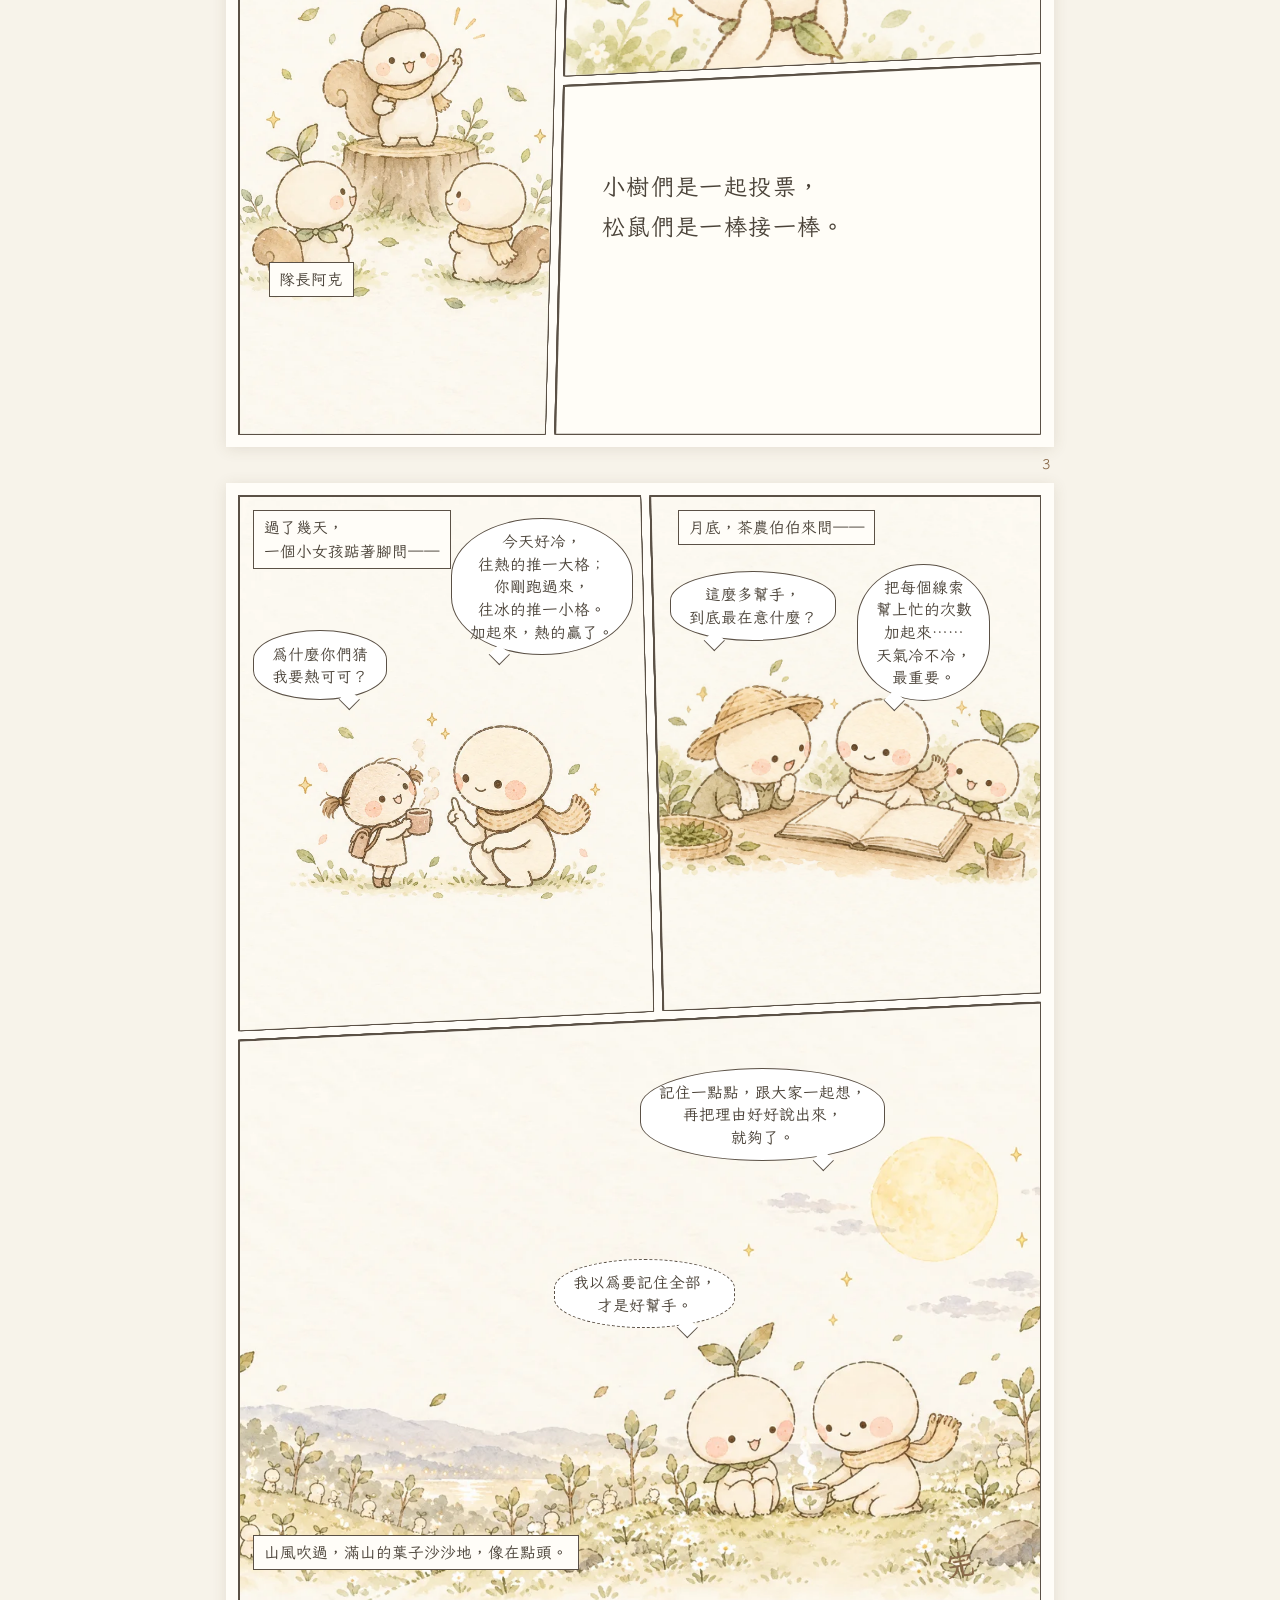
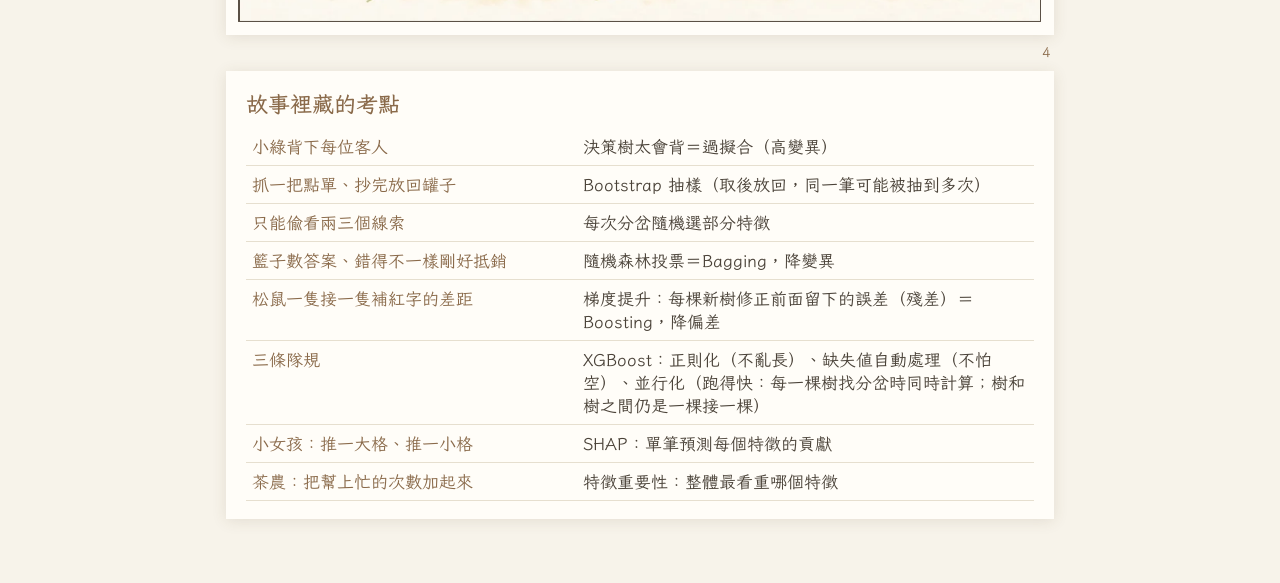
==== commit 9b65f63f: "番外篇漫畫：第 4 頁對話框移到說話角色上方 Co-Authored-By: Claude Opus 5.5 <noreply@anthropic.com>" ====
--- a/story-comic/index.html
+++ b/story-comic/index.html
@@ -88,11 +88,11 @@
 <div class="layer"><div class="clip" style="clip-path:polygon(51.429% 0.000%,100.000% 0.000%,100.000% 44.068%,53.059% 45.659%)"><img src="p4-2.webp" alt="茶農伯伯來問，奶茶翻開帳本" style="left:51.429%;top:0.000%;width:48.571%;height:45.659%;object-position:50% 55%"></div></div>
 <div class="layer"><div class="clip" style="clip-path:polygon(0.000% 48.475%,100.000% 45.085%,100.000% 100.000%,0.000% 100.000%)"><img src="p4-3.webp" alt="傍晚，奶茶把一杯溫茶放在小綠身邊，滿山樹葉搖曳" style="left:0.000%;top:45.085%;width:100.000%;height:54.915%;object-position:50% 55%"></div></div>
 <div class="narr" style="left:1.667%;top:1.186%">過了幾天，<br>一個小女孩踮著腳問——</div>
-<div class="bubble t-bl" style="left:1.667%;top:9.322%">為什麼你們猜<br>我要熱可可？</div>
-<div class="bubble t-tl" style="left:17.857%;top:31.780%">今天好冷，往熱的推一大格；<br>你剛跑過來，往冰的推一小格。<br>加起來，熱的贏了。</div>
+<div class="bubble t-br" style="left:1.667%;top:11.864%">為什麼你們猜<br>我要熱可可？</div>
+<div class="bubble t-bl" style="left:26.429%;top:1.864%">今天好冷，<br>往熱的推一大格；<br>你剛跑過來，<br>往冰的推一小格。<br>加起來，熱的贏了。</div>
 <div class="narr" style="left:54.762%;top:1.186%">月底，茶農伯伯來問——</div>
-<div class="bubble t-bl" style="left:55.952%;top:7.627%">這麼多幫手，<br>到底最在意什麼？</div>
-<div class="bubble t-tl" style="left:66.667%;top:33.898%">把每個線索幫上忙的<br>次數加起來……<br>天氣冷不冷，最重要。</div>
+<div class="bubble t-bl" style="left:53.810%;top:6.610%">這麼多幫手，<br>到底最在意什麼？</div>
+<div class="bubble t-bl" style="left:77.143%;top:5.932%">把每個線索<br>幫上忙的次數<br>加起來……<br>天氣冷不冷，<br>最重要。</div>
 <div class="bubble think t-br" style="left:39.286%;top:67.797%">我以為要記住全部，<br>才是好幫手。</div>
 <div class="bubble t-br" style="left:50.000%;top:50.847%">記住一點點，跟大家一起想，<br>再把理由好好說出來，<br>就夠了。</div>
 <div class="narr" style="left:1.667%;top:92.373%">山風吹過，滿山的葉子沙沙地，像在點頭。</div>
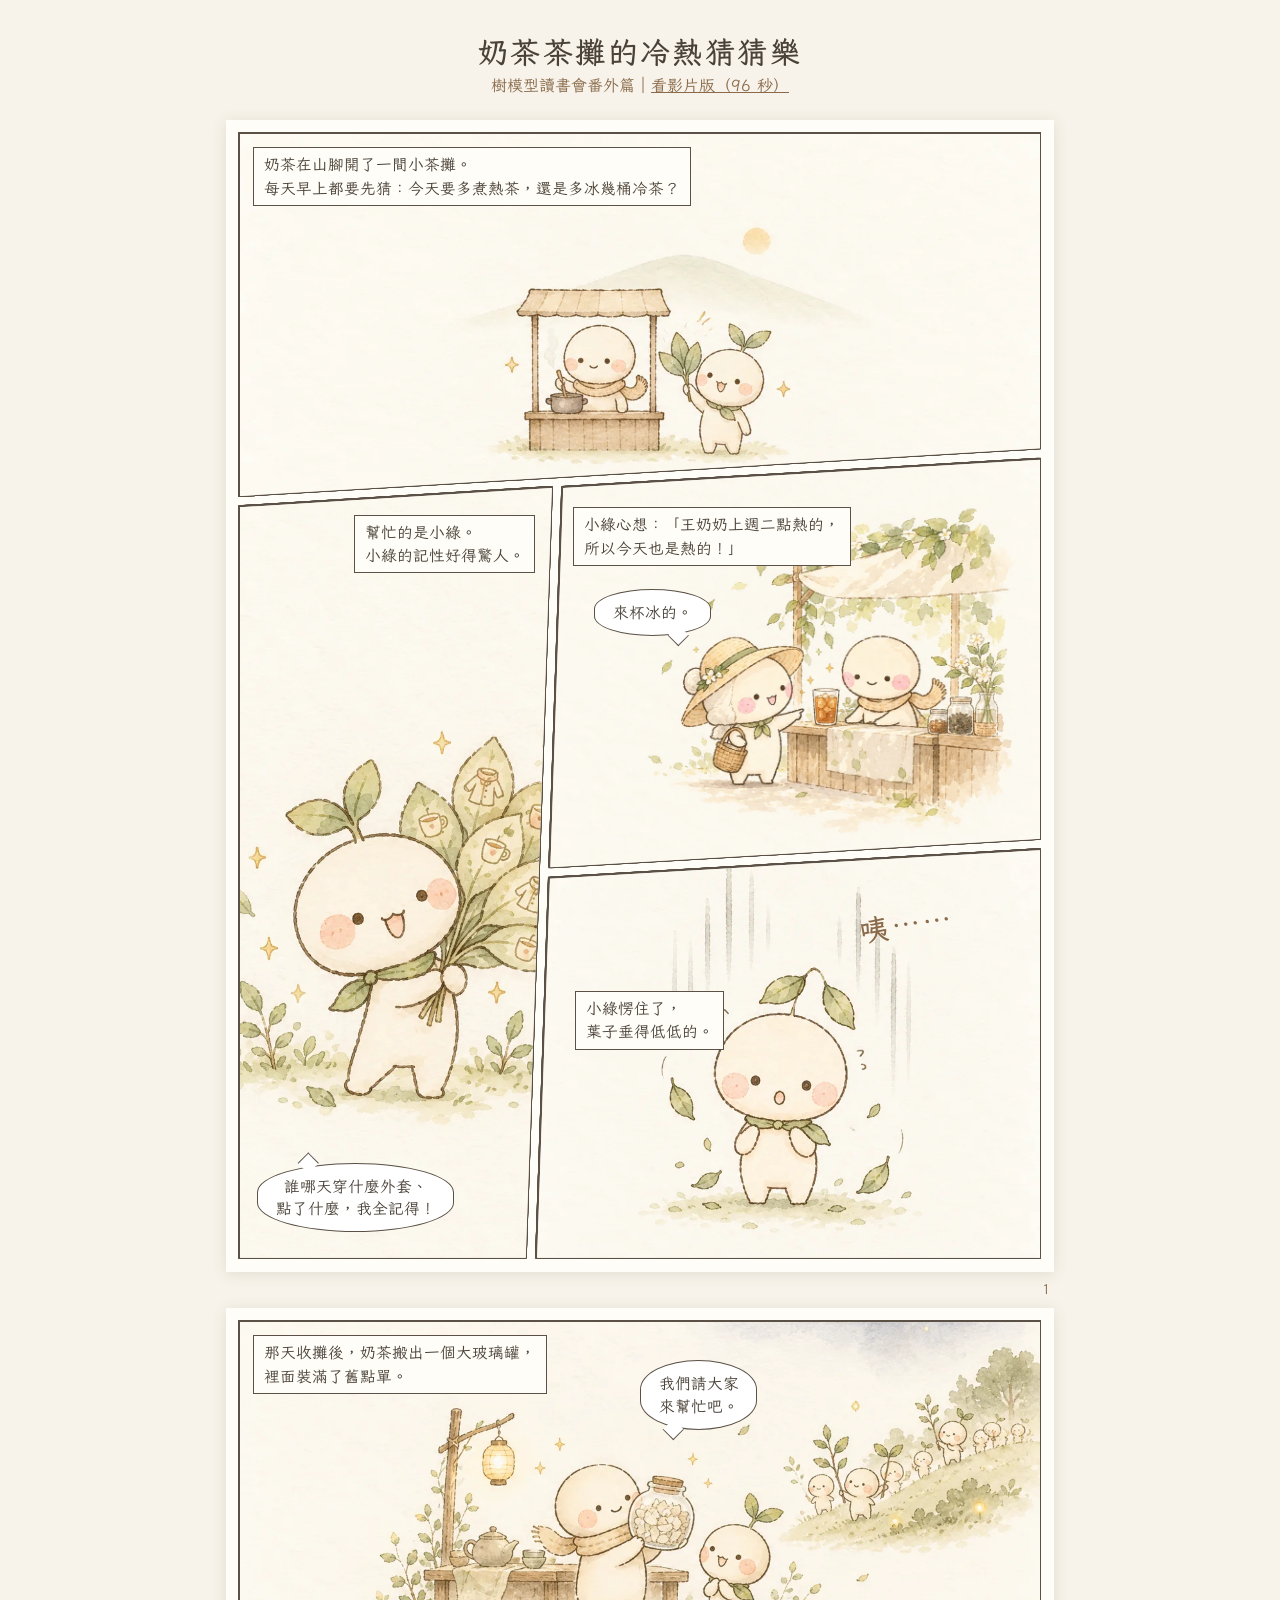
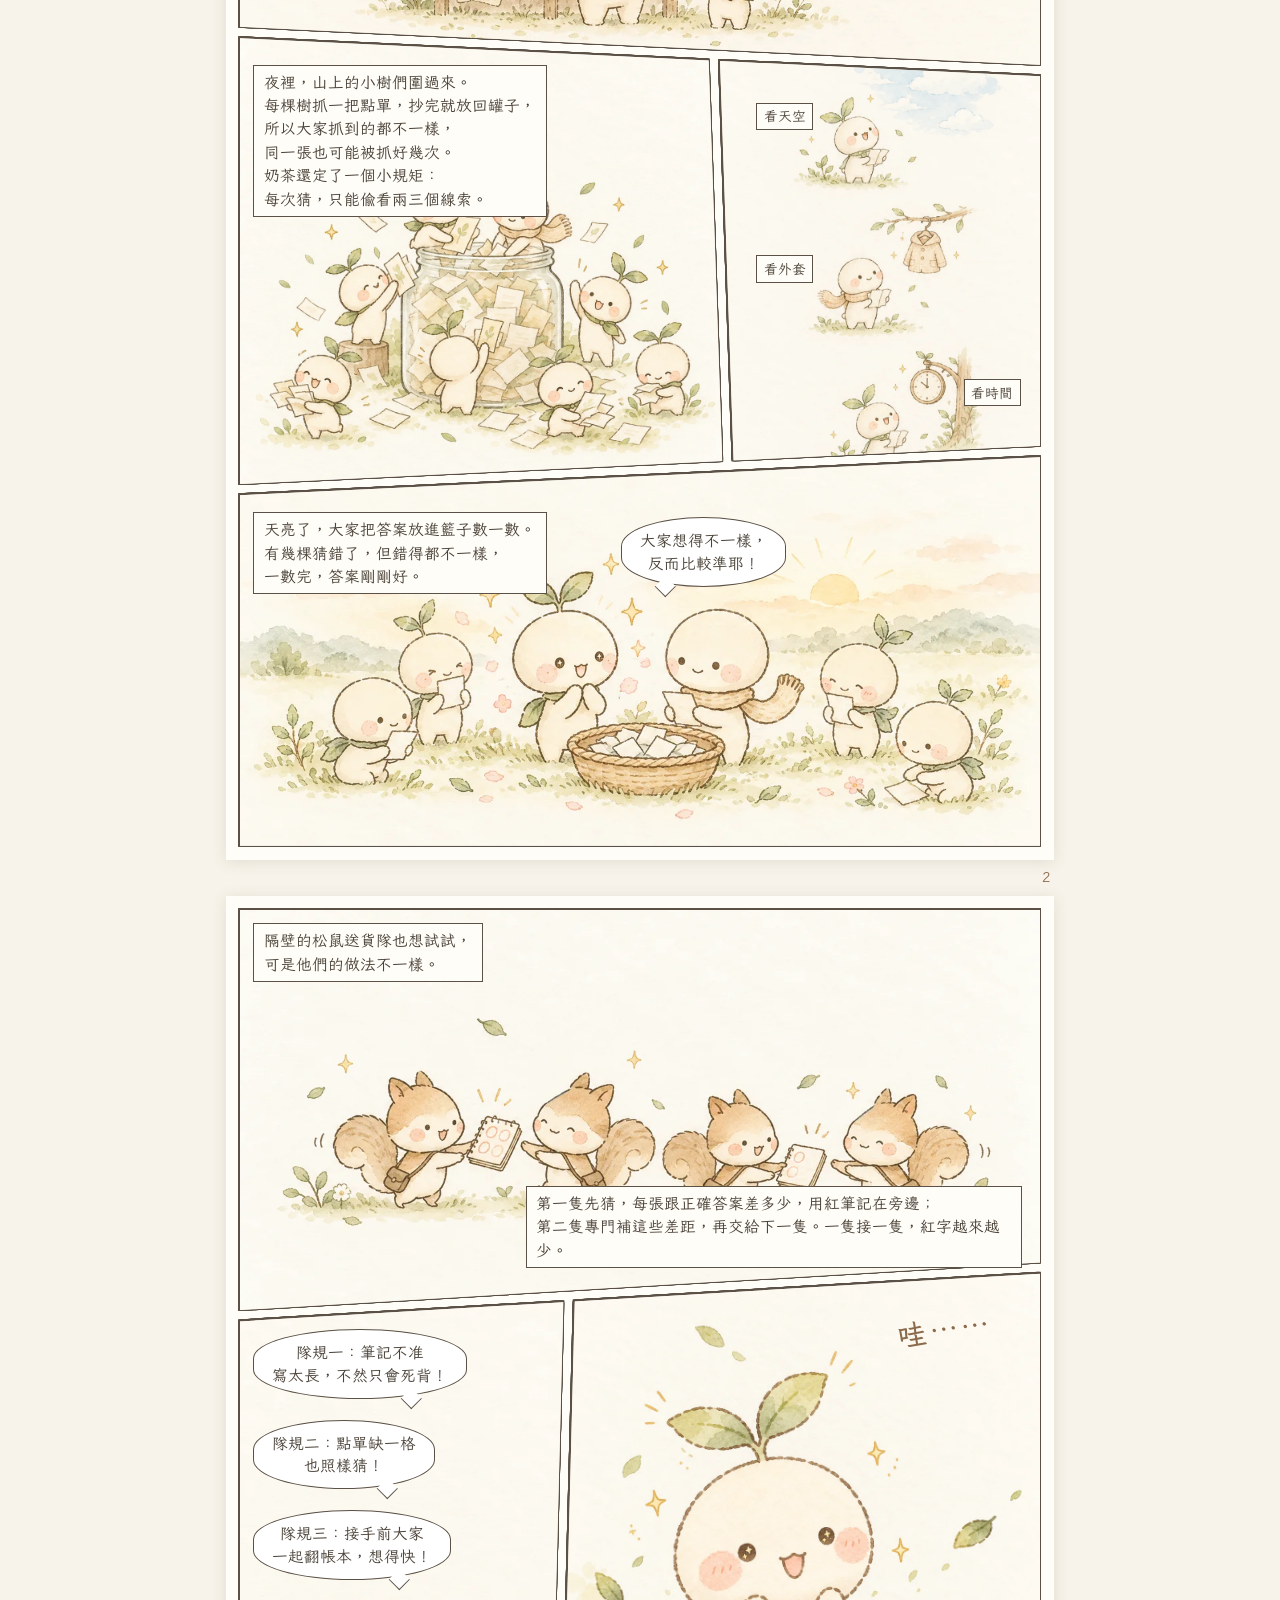
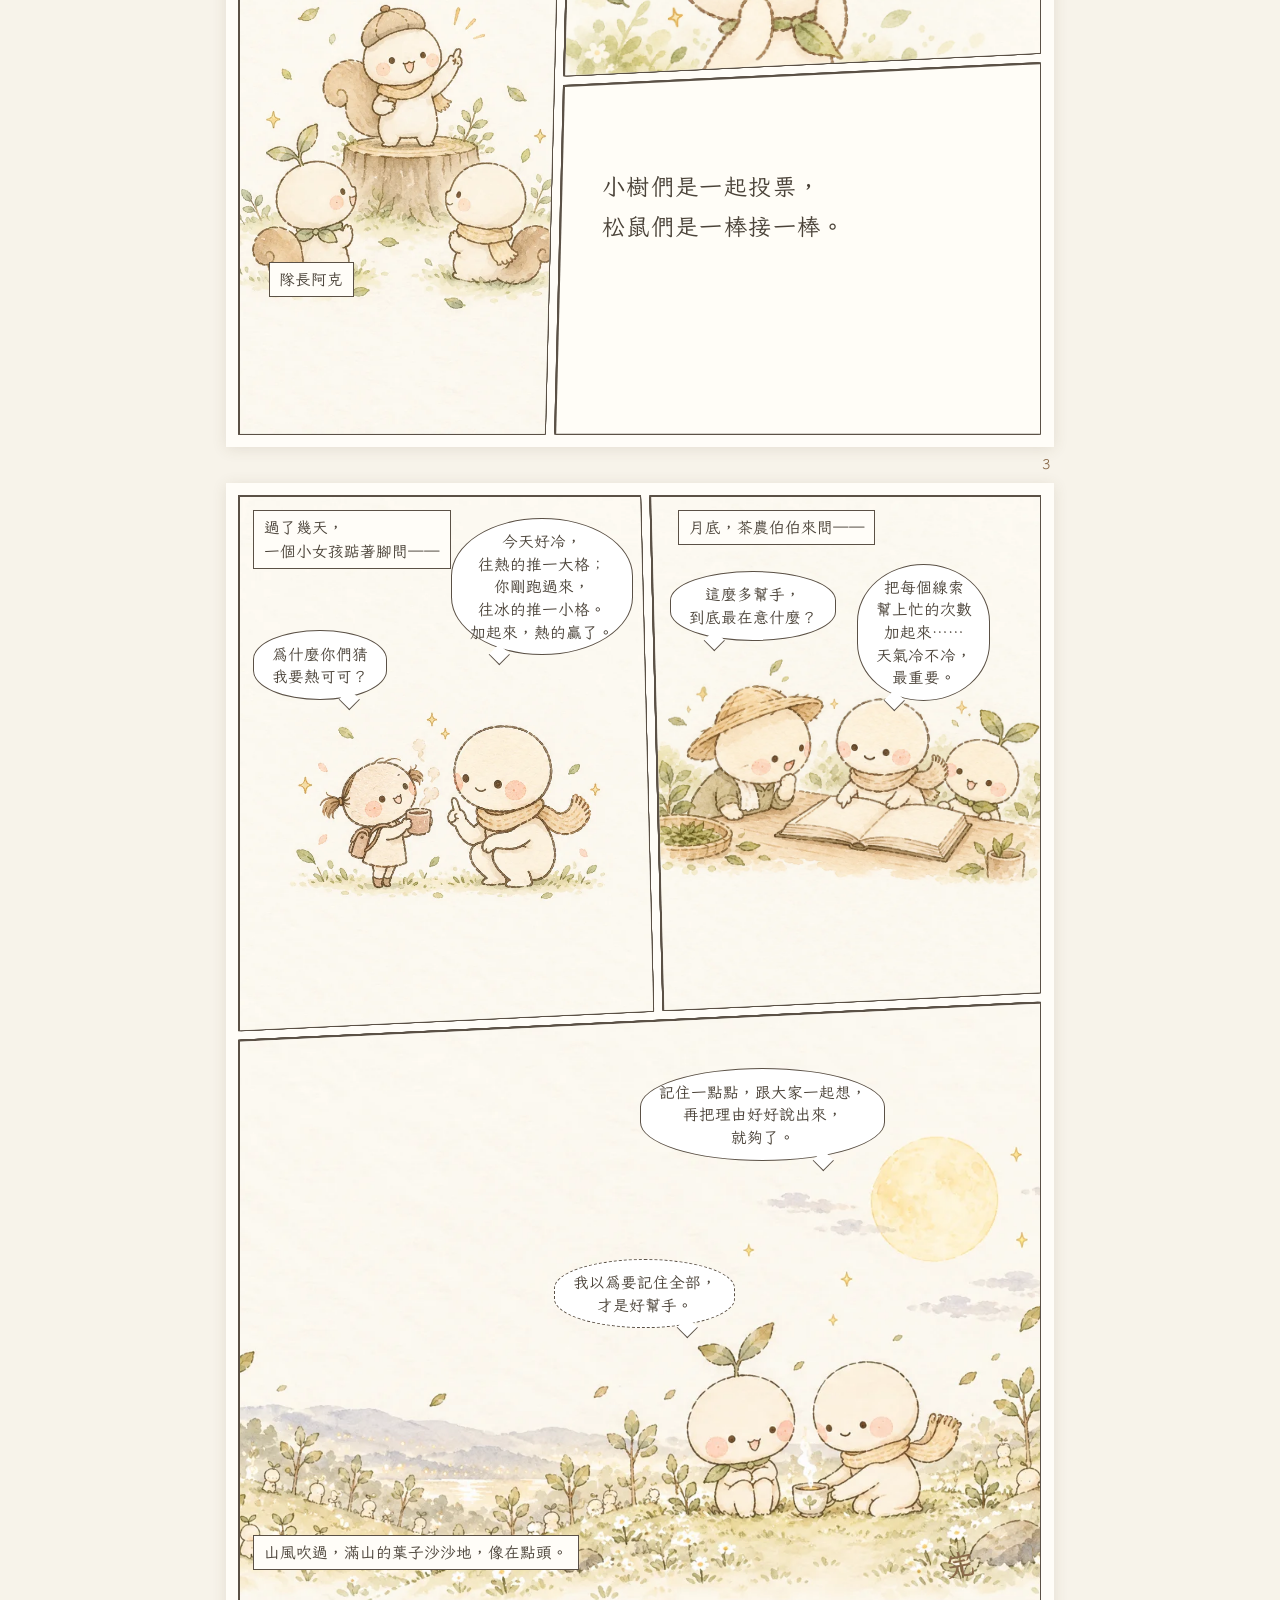
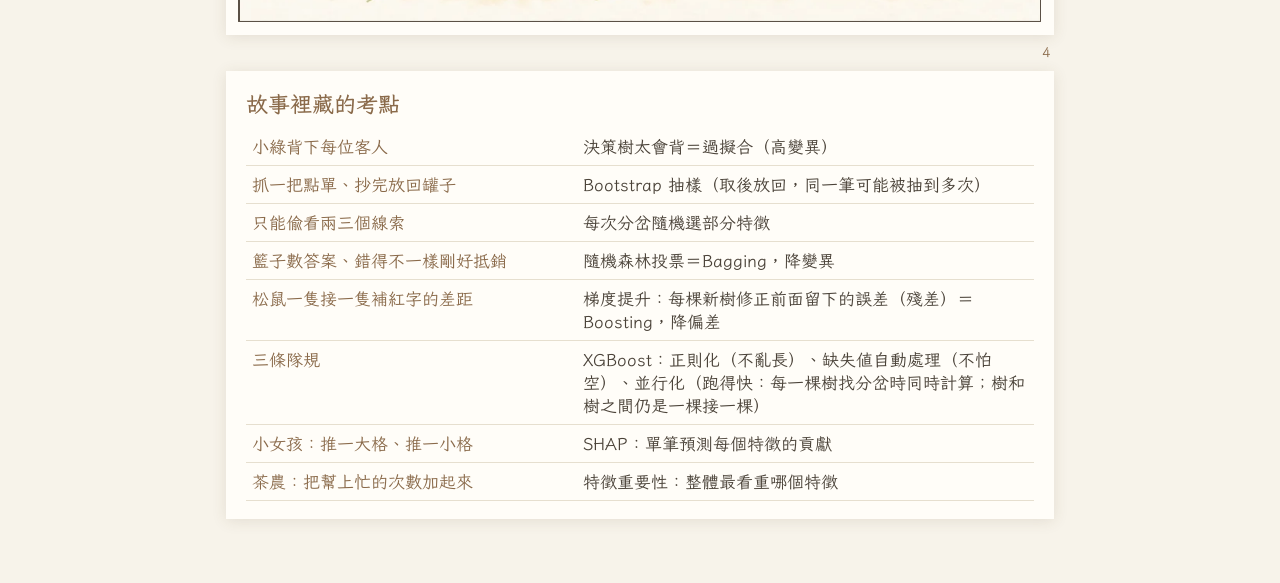
==== commit 0fb04e65: "番外篇：加上影片版（96 秒） Co-Authored-By: Claude Opus 5.5 <noreply@anthropic.com>" ====
--- a/story-comic/index.html
+++ b/story-comic/index.html
@@ -41,7 +41,7 @@
 <body>
 <main>
 <h1>奶茶茶攤的冷熱猜猜樂</h1>
-<p class="sub">樹模型讀書會番外篇</p>
+<p class="sub">樹模型讀書會番外篇｜<a href="naicha-story.mp4" style="color:inherit">看影片版（96 秒）</a></p>
 <section class="page" aria-label="第 1 頁"><div class="canvas">
 <div class="layer"><div class="clip" style="clip-path:polygon(0.000% 0.000%,100.000% 0.000%,100.000% 27.966%,0.000% 32.203%)"><img src="p1-1.webp" alt="清晨，山腳的小茶攤，奶茶煮茶，小綠舉著葉子" style="left:0.000%;top:0.000%;width:100.000%;height:32.203%;object-position:50% 70%"></div></div>
 <div class="layer"><div class="clip" style="clip-path:polygon(0.000% 33.220%,38.976% 31.505%,35.714% 100.000%,0.000% 100.000%)"><img src="p1-2.webp" alt="小綠驕傲地捧著寫滿點單記憶的葉子" style="left:0.000%;top:31.505%;width:38.976%;height:68.495%;object-position:38% 55%"></div></div>
